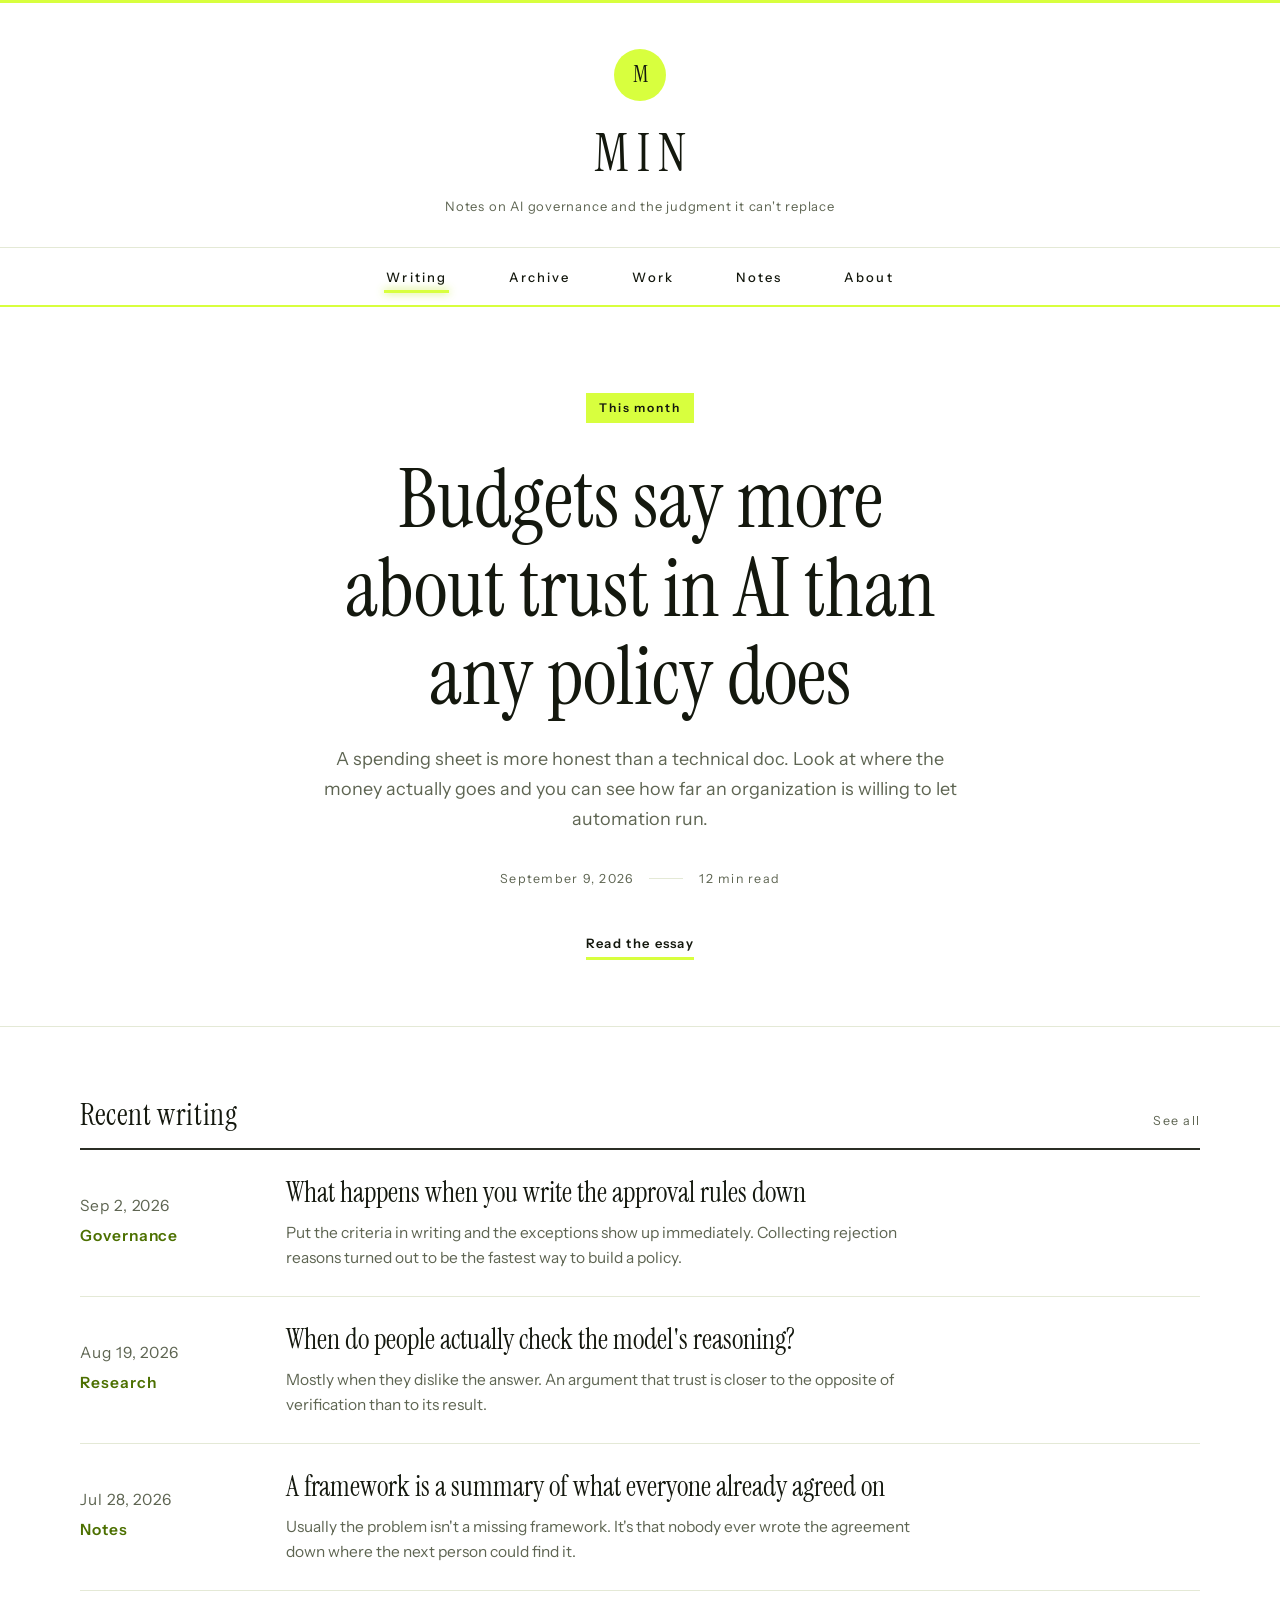
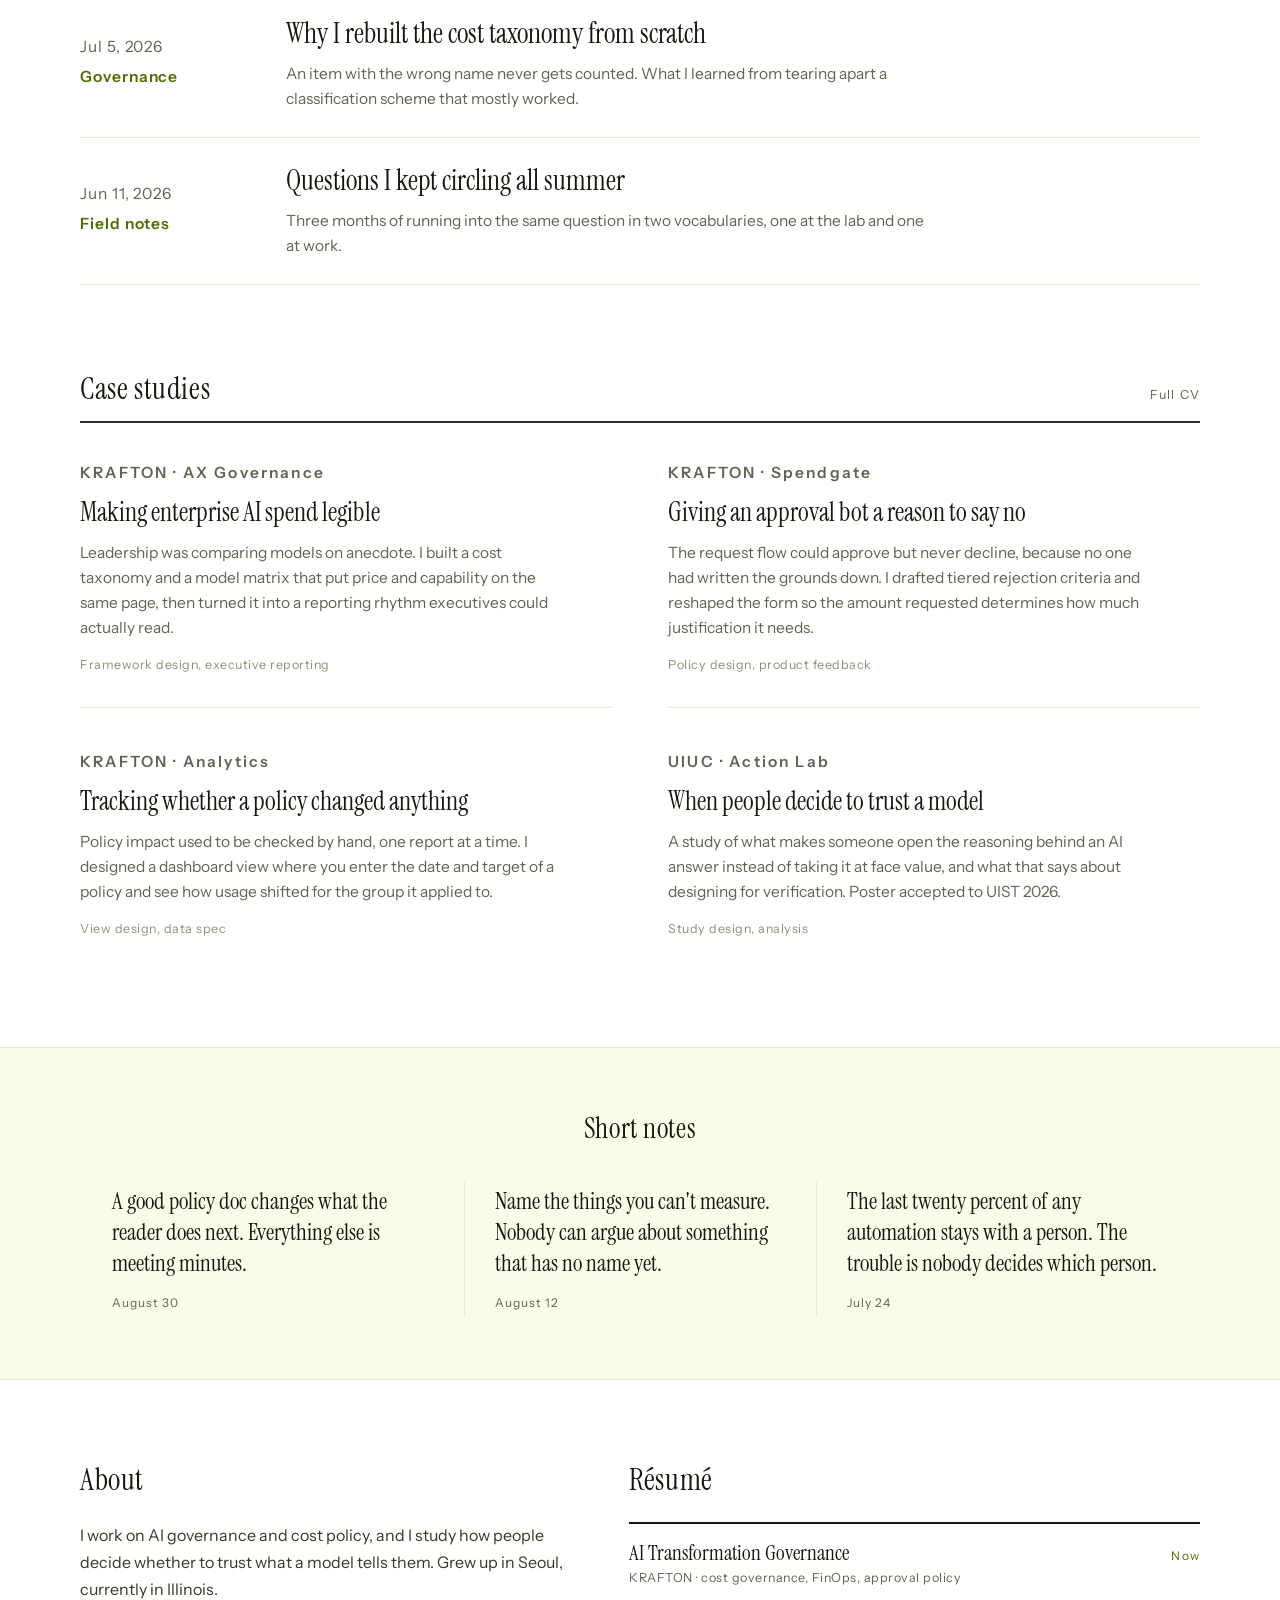
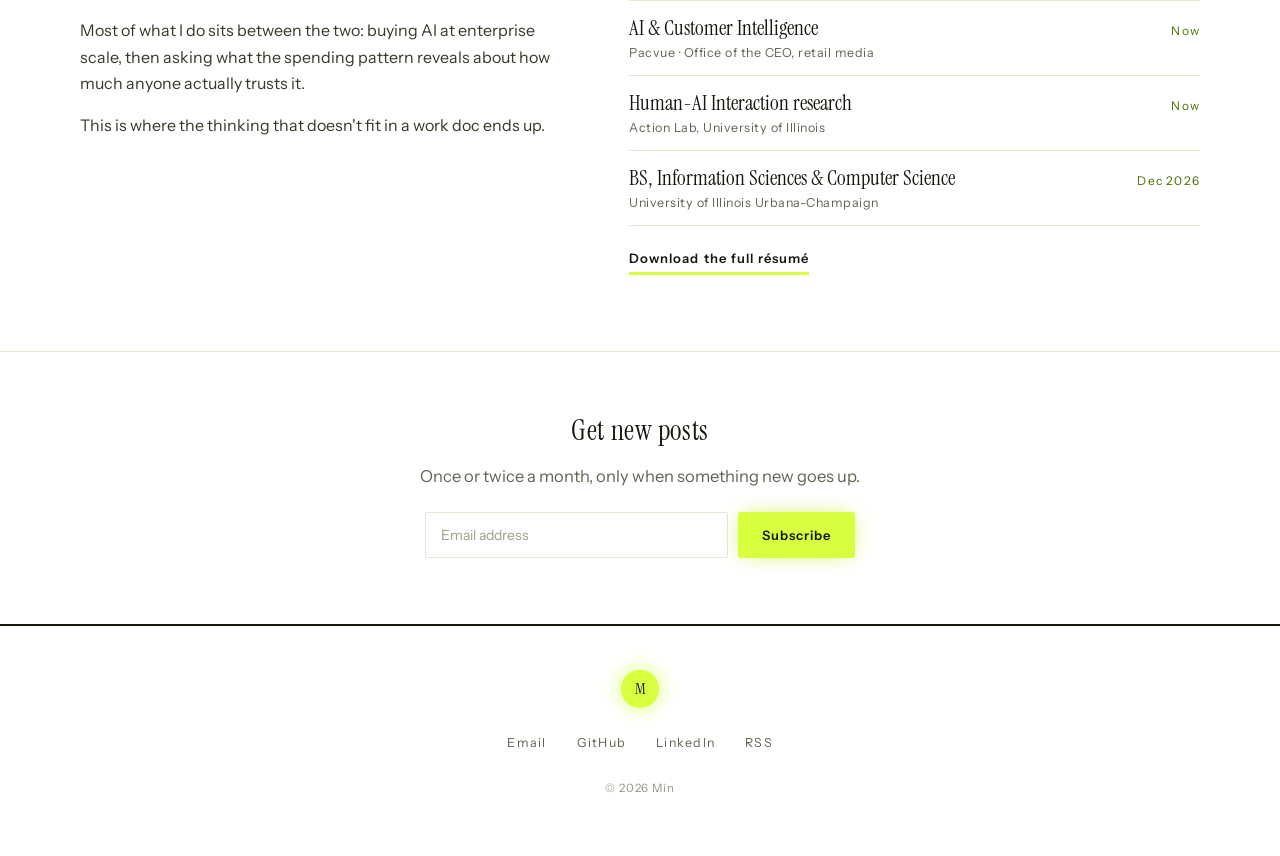
==== source-and-style/index.html @ acbaa7f1 "Completed Source and Style Assignment" ====
<!DOCTYPE html>
<html lang="en">

<head>
    <meta charset="utf-8">
    <meta name="viewport" content="width=device-width, initial-scale=1">
    <title>Min — Writing</title>
    <link rel="preconnect" href="https://fonts.googleapis.com">
    <link rel="preconnect" href="https://fonts.gstatic.com" crossorigin>
    <link
        href="https://fonts.googleapis.com/css2?family=Instrument+Serif:ital@0;1&family=Instrument+Sans:wght@400;500;600&display=swap"
        rel="stylesheet">
    <style>
        :root {
            --paper: #FFFFFF;
            --ink: #14180E;
            --ink-soft: #5E6552;
            --neon: #D8FF3E;
            --neon-deep: #B9E800;
            --accent: #4C7000;
            --rule: #E4E9D6;
            --wash: #F8FDE9;
            --serif: 'Instrument Serif', Georgia, serif;
            --sans: 'Instrument Sans', system-ui, -apple-system, sans-serif;
            --shell: 1120px;
        }

        * {
            box-sizing: border-box
        }

        html {
            -webkit-text-size-adjust: 100%
        }

        body {
            margin: 0;
            overflow-x: hidden;
            overflow-wrap: break-word;
            background: var(--paper);
            color: var(--ink);
            font-family: var(--sans);
            font-size: 16.5px;
            line-height: 1.62;
            font-weight: 400;
            -webkit-font-smoothing: antialiased;
        }

        a {
            color: inherit;
            text-decoration: none
        }

        :focus-visible {
            outline: 2px solid var(--accent);
            outline-offset: 3px;
            border-radius: 1px
        }

        .shell {
            max-width: var(--shell);
            margin: 0 auto;
            padding: 0 32px
        }

        /* ---------- neon bar ---------- */
        .beam {
            height: 3px;
            background: var(--neon);
            transform-origin: center;
            animation: beam-in 1.1s cubic-bezier(.22, 1, .36, 1) both;
        }

        @keyframes beam-in {
            from {
                transform: scaleX(0);
                opacity: 0
            }

            to {
                transform: scaleX(1);
                opacity: 1
            }
        }

        /* ---------- masthead ---------- */
        .masthead {
            padding: 46px 0 0;
            text-align: center
        }

        .seal {
            width: 52px;
            height: 52px;
            margin: 0 auto 24px;
            background: var(--neon);
            border-radius: 50%;
            display: grid;
            place-items: center;
        }

        .seal span {
            font-family: var(--serif);
            font-size: 23px;
            line-height: 1;
            color: var(--ink);
            padding-bottom: 2px;
        }

        .wordmark {
            margin: 0;
            font-family: var(--serif);
            font-weight: 400;
            font-size: clamp(36px, 5.2vw, 52px);
            letter-spacing: .15em;
            text-indent: .15em;
            line-height: 1.1;
        }

        .tagline {
            margin: 14px auto 0;
            max-width: 56ch;
            font-family: var(--sans);
            font-size: 13px;
            font-weight: 400;
            letter-spacing: .06em;
            color: var(--ink-soft);
        }

        .nav {
            margin-top: 30px;
            border-top: 1px solid var(--rule)
        }

        .nav ul {
            display: flex;
            justify-content: center;
            gap: clamp(22px, 5vw, 58px);
            margin: 0;
            padding: 15px 0;
            list-style: none;
            flex-wrap: wrap
        }

        .nav a {
            font-family: var(--sans);
            font-size: 13px;
            font-weight: 500;
            letter-spacing: .16em;
            color: var(--ink);
            padding: 4px 2px;
            position: relative;
        }

        .nav a::after {
            content: "";
            position: absolute;
            left: 0;
            right: 0;
            bottom: -4px;
            height: 3px;
            background: var(--neon);
            box-shadow: 0 0 8px rgba(185, 232, 0, .8);
            transform: scaleX(0);
            transition: transform .25s ease;
        }

        .nav a:hover::after,
        .nav a[aria-current]::after {
            transform: scaleX(1)
        }

        .nav-rule {
            height: 2px;
            background: var(--neon)
        }

        /* ---------- hero ---------- */
        .hero {
            padding: 74px 0 66px;
            text-align: center;
            border-bottom: 1px solid var(--rule)
        }

        .hero-kind {
            display: inline-block;
            padding: 5px 13px 6px;
            font-family: var(--sans);
            font-size: 12px;
            letter-spacing: .16em;
            font-weight: 600;
            background: var(--neon);
            color: var(--ink);
        }

        .hero h1 {
            margin: 20px auto 0;
            max-width: 17ch;
            font-family: var(--serif);
            font-weight: 400;
            font-size: clamp(42px, 7.6vw, 82px);
            line-height: 1.08;
            letter-spacing: 0;
        }

        .hero-deck {
            margin: 24px auto 0;
            max-width: 54ch;
            font-size: 18px;
            color: var(--ink-soft);
            line-height: 1.66;
        }

        .hero-meta {
            margin-top: 34px;
            display: inline-flex;
            align-items: center;
            gap: 16px;
            font-family: var(--sans);
            font-size: 12.5px;
            letter-spacing: .1em;
            color: var(--ink-soft);
        }

        .hero-meta i {
            display: block;
            width: 34px;
            height: 1px;
            background: var(--rule);
            font-style: normal
        }

        .hero-link {
            display: block;
            width: max-content;
            margin: 32px auto 0;
            font-family: var(--sans);
            font-size: 13px;
            font-weight: 600;
            letter-spacing: .1em;
            color: var(--ink);
            border-bottom: 3px solid var(--neon);
            padding-bottom: 3px;
            transition: box-shadow .2s ease;
        }

        .hero-link:hover {
            box-shadow: inset 0 -13px 0 var(--neon)
        }

        /* ---------- index ---------- */
        .index {
            padding: 64px 0 10px
        }

        .index-head {
            display: flex;
            align-items: baseline;
            justify-content: space-between;
            gap: 20px;
            margin-bottom: 8px
        }

        .index-head h2 {
            margin: 0;
            font-family: var(--serif);
            font-weight: 400;
            font-size: 30px;
            letter-spacing: .02em;
        }

        .index-head a {
            font-family: var(--sans);
            font-size: 12.5px;
            letter-spacing: .1em;
            color: var(--ink-soft)
        }

        .index-head a:hover {
            color: var(--accent)
        }

        .index-rule {
            height: 2px;
            background: var(--ink);
            opacity: .9
        }

        .entry {
            display: grid;
            grid-template-columns: 172px 1fr;
            gap: 34px;
            padding: 26px 0;
            border-bottom: 1px solid var(--rule);
            position: relative;
        }

        .entry-meta {
            font-family: var(--sans);
            font-size: 12.5px;
            letter-spacing: .06em;
            color: var(--ink-soft);
            padding-top: 8px
        }

        .entry-cat {
            display: block;
            color: var(--accent);
            font-weight: 600;
            margin-top: 5px
        }

        .entry h3 {
            margin: 0;
            font-family: var(--serif);
            font-weight: 400;
            font-size: 28px;
            line-height: 1.24
        }

        .entry h3 a {
            background-image: linear-gradient(var(--neon), var(--neon));
            background-size: 0% 32%;
            background-repeat: no-repeat;
            background-position: 0 88%;
            transition: background-size .35s ease;
            padding-bottom: 2px
        }

        .entry:hover h3 a,
        .entry h3 a:focus-visible {
            background-size: 100% 1.5px
        }

        .entry p {
            margin: 9px 0 0;
            color: var(--ink-soft);
            font-size: 15.5px;
            line-height: 1.62;
            max-width: 64ch
        }

        /* ---------- case studies ---------- */
        .cases {
            padding: 70px 0 4px
        }

        .case-grid {
            display: grid;
            grid-template-columns: 1fr 1fr;
            gap: 0 56px
        }

        .case {
            padding: 30px 0 32px;
            border-top: 1px solid var(--rule)
        }

        .case:nth-child(-n+2) {
            border-top: 0;
            padding-top: 26px
        }

        .case-org {
            font-family: var(--sans);
            font-size: 12px;
            font-weight: 600;
            letter-spacing: .14em;
            color: var(--accent)
        }

        .case h3 {
            margin: 11px 0 0;
            font-family: var(--serif);
            font-weight: 400;
            font-size: 26px;
            line-height: 1.24
        }

        .case p {
            margin: 11px 0 0;
            color: var(--ink-soft);
            font-size: 15.5px;
            line-height: 1.62;
            max-width: 48ch
        }

        .case .role {
            margin-top: 15px;
            font-family: var(--sans);
            font-size: 12.5px;
            letter-spacing: .04em;
            color: #8A9179
        }

        /* ---------- resume ---------- */
        .cv {
            border-top: 2px solid var(--ink);
            padding-top: 2px
        }

        .cv-row {
            display: flex;
            justify-content: space-between;
            align-items: baseline;
            gap: 20px;
            padding: 14px 0;
            border-bottom: 1px solid var(--rule)
        }

        .cv-role {
            font-family: var(--serif);
            font-size: 21px;
            line-height: 1.28
        }

        .cv-org {
            display: block;
            margin-top: 3px;
            font-family: var(--sans);
            font-size: 12.5px;
            letter-spacing: .04em;
            color: var(--ink-soft)
        }

        .cv-when {
            font-family: var(--sans);
            font-size: 12px;
            letter-spacing: .1em;
            color: var(--accent);
            white-space: nowrap
        }

        .cv-link {
            display: inline-block;
            margin-top: 22px;
            font-family: var(--sans);
            font-size: 13px;
            font-weight: 600;
            letter-spacing: .08em;
            color: var(--ink);
            border-bottom: 3px solid var(--neon);
            padding-bottom: 3px;
            transition: box-shadow .2s ease;
        }

        .cv-link:hover {
            box-shadow: inset 0 -13px 0 var(--neon)
        }

        /* ---------- notes band ---------- */
        .notes {
            margin-top: 72px;
            padding: 58px 0 62px;
            background: var(--wash);
            border-top: 1px solid var(--rule);
            border-bottom: 1px solid var(--rule);
        }

        .notes h2 {
            margin: 0 0 30px;
            text-align: center;
            font-family: var(--serif);
            font-weight: 400;
            font-size: 28px;
            letter-spacing: .02em;
        }

        .note-grid {
            display: grid;
            grid-template-columns: repeat(3, 1fr);
            gap: 0
        }

        .note {
            padding: 4px 30px;
            border-left: 1px solid var(--rule)
        }

        .note:first-child {
            border-left: 0;
            padding-left: 0
        }

        .note:last-child {
            padding-right: 0
        }

        .note blockquote {
            margin: 0;
            font-family: var(--serif);
            font-size: 23px;
            line-height: 1.36
        }

        .note cite {
            display: block;
            margin-top: 14px;
            font-style: normal;
            font-family: var(--sans);
            font-size: 12px;
            letter-spacing: .08em;
            color: var(--ink-soft);
        }

        /* ---------- about ---------- */
        .about {
            padding: 76px 0;
            display: grid;
            grid-template-columns: .85fr 1fr;
            gap: 64px;
            align-items: start
        }

        .about h2 {
            margin: 0 0 18px;
            font-family: var(--serif);
            font-weight: 400;
            font-size: 30px;
            letter-spacing: .02em
        }

        .about p {
            margin: 0 0 15px;
            max-width: 48ch;
            font-size: 16px;
            line-height: 1.66;
            color: #333A28
        }

        .subscribe {
            border-top: 1px solid var(--rule);
            padding: 56px 0 66px;
            text-align: center
        }

        .subscribe h2 {
            margin: 0 0 10px;
            font-family: var(--serif);
            font-weight: 400;
            font-size: 28px;
            letter-spacing: .02em
        }

        .subscribe p {
            margin: 0;
            color: var(--ink-soft);
            font-size: 16.5px
        }

        .sub-row {
            display: flex;
            gap: 10px;
            margin: 22px auto 0;
            max-width: 430px;
            flex-wrap: wrap
        }

        .sub-row input {
            flex: 1 1 220px;
            min-width: 0;
            padding: 13px 15px;
            border: 1px solid var(--rule);
            background: #fff;
            border-radius: 2px;
            font-family: var(--sans);
            font-size: 14px;
            color: var(--ink);
        }

        .sub-row input::placeholder {
            color: #9AA187
        }

        .sub-row input:focus {
            outline: none;
            border-color: var(--accent);
            box-shadow: 0 0 0 3px rgba(216, 255, 62, .55)
        }

        .sub-row button {
            padding: 13px 24px;
            border: 0;
            border-radius: 2px;
            cursor: pointer;
            background: var(--neon);
            color: var(--ink);
            font-family: var(--sans);
            font-size: 13px;
            font-weight: 600;
            letter-spacing: .08em;
            box-shadow: 0 0 22px -6px rgba(185, 232, 0, .85);
            transition: background .2s ease, box-shadow .2s ease;
        }

        .sub-row button:hover {
            background: var(--neon-deep);
            box-shadow: 0 0 30px -4px rgba(185, 232, 0, 1)
        }

        /* ---------- footer ---------- */
        .foot {
            border-top: 2px solid var(--ink);
            padding: 44px 0 56px;
            text-align: center
        }

        .foot-seal {
            width: 38px;
            height: 38px;
            margin: 0 auto 20px;
            background: var(--neon);
            border: 0;
            border-radius: 50%;
            display: grid;
            place-items: center;
            font-family: var(--serif);
            color: var(--ink);
            font-size: 16px;
            box-shadow: 0 0 20px rgba(216, 255, 62, .8);
        }

        .foot ul {
            display: flex;
            justify-content: center;
            gap: 30px;
            list-style: none;
            margin: 0 0 18px;
            padding: 0;
            flex-wrap: wrap
        }

        .foot a {
            font-family: var(--sans);
            font-size: 12.5px;
            letter-spacing: .1em;
            color: var(--ink-soft)
        }

        .foot a:hover {
            color: var(--accent)
        }

        .foot small {
            font-family: var(--sans);
            font-size: 11.5px;
            letter-spacing: .08em;
            color: #8F9680
        }

        /* ---------- responsive ---------- */
        @media (max-width:820px) {
            .shell {
                padding: 0 22px
            }

            .entry {
                grid-template-columns: 1fr;
                gap: 10px
            }

            .entry-meta {
                padding-top: 0;
                display: flex;
                gap: 12px;
                align-items: center
            }

            .entry-cat {
                margin-top: 0
            }

            .note-grid {
                grid-template-columns: 1fr
            }

            .note {
                border-left: 0;
                border-top: 1px solid var(--rule);
                padding: 22px 0 0;
                margin-top: 22px
            }

            .note:first-child {
                border-top: 0;
                margin-top: 0;
                padding-top: 0
            }

            .about {
                grid-template-columns: 1fr;
                gap: 44px;
                padding: 58px 0
            }

            .case-grid {
                grid-template-columns: 1fr
            }

            .case:nth-child(2) {
                border-top: 1px solid var(--rule);
                padding-top: 30px
            }

            .cv-row {
                flex-direction: column;
                gap: 4px
            }

            .hero {
                padding: 56px 0 50px
            }
        }

        @media (prefers-reduced-motion:reduce) {
            * {
                animation: none !important;
                transition: none !important
            }
        }
    </style>
</head>

<body>

    <div class="beam"></div>

    <header class="masthead">
        <div class="shell">
            <div class="seal"><span>M</span></div>
            <h1 class="wordmark">MIN</h1>
            <p class="tagline">Notes on AI governance and the judgment it can't replace</p>
        </div>
        <nav class="nav" aria-label="Main">
            <ul>
                <li><a href="#" aria-current="page">Writing</a></li>
                <li><a href="#index">Archive</a></li>
                <li><a href="#work">Work</a></li>
                <li><a href="#notes">Notes</a></li>
                <li><a href="#about">About</a></li>
            </ul>
        </nav>
        <div class="nav-rule"></div>
    </header>

    <main>

        <section class="hero">
            <div class="shell">
                <p class="hero-kind">This month</p>
                <h1>Budgets say more about trust in AI than any policy does</h1>
                <p class="hero-deck">A spending sheet is more honest than a technical doc. Look at where the money
                    actually goes and you can see how far an organization is willing to let automation run.</p>
                <p class="hero-meta">September 9, 2026 <i></i> 12 min read</p>
                <a class="hero-link" href="#">Read the essay</a>
            </div>
        </section>

        <section class="index shell" id="index">
            <div class="index-head">
                <h2>Recent writing</h2>
                <a href="#">See all</a>
            </div>
            <div class="index-rule"></div>

            <article class="entry">
                <p class="entry-meta">Sep 2, 2026<span class="entry-cat">Governance</span></p>
                <div>
                    <h3><a href="#">What happens when you write the approval rules down</a></h3>
                    <p>Put the criteria in writing and the exceptions show up immediately. Collecting rejection reasons
                        turned out to be the fastest way to build a policy.</p>
                </div>
            </article>

            <article class="entry">
                <p class="entry-meta">Aug 19, 2026<span class="entry-cat">Research</span></p>
                <div>
                    <h3><a href="#">When do people actually check the model's reasoning?</a></h3>
                    <p>Mostly when they dislike the answer. An argument that trust is closer to the opposite of
                        verification than to its result.</p>
                </div>
            </article>

            <article class="entry">
                <p class="entry-meta">Jul 28, 2026<span class="entry-cat">Notes</span></p>
                <div>
                    <h3><a href="#">A framework is a summary of what everyone already agreed on</a></h3>
                    <p>Usually the problem isn't a missing framework. It's that nobody ever wrote the agreement down
                        where the next person could find it.</p>
                </div>
            </article>

            <article class="entry">
                <p class="entry-meta">Jul 5, 2026<span class="entry-cat">Governance</span></p>
                <div>
                    <h3><a href="#">Why I rebuilt the cost taxonomy from scratch</a></h3>
                    <p>An item with the wrong name never gets counted. What I learned from tearing apart a
                        classification scheme that mostly worked.</p>
                </div>
            </article>

            <article class="entry">
                <p class="entry-meta">Jun 11, 2026<span class="entry-cat">Field notes</span></p>
                <div>
                    <h3><a href="#">Questions I kept circling all summer</a></h3>
                    <p>Three months of running into the same question in two vocabularies, one at the lab and one at
                        work.</p>
                </div>
            </article>
        </section>


        <section class="cases shell" id="work">
            <div class="index-head">
                <h2>Case studies</h2>
                <a href="#">Full CV</a>
            </div>
            <div class="index-rule"></div>
            <div class="case-grid">

                <article class="case">
                    <p class="case-org">KRAFTON &middot; AX Governance</p>
                    <h3>Making enterprise AI spend legible</h3>
                    <p>Leadership was comparing models on anecdote. I built a cost taxonomy and a model matrix that put
                        price and capability on the same page, then turned it into a reporting rhythm executives could
                        actually read.</p>
                    <p class="role">Framework design, executive reporting</p>
                </article>

                <article class="case">
                    <p class="case-org">KRAFTON &middot; Spendgate</p>
                    <h3>Giving an approval bot a reason to say no</h3>
                    <p>The request flow could approve but never decline, because no one had written the grounds down. I
                        drafted tiered rejection criteria and reshaped the form so the amount requested determines how
                        much justification it needs.</p>
                    <p class="role">Policy design, product feedback</p>
                </article>

                <article class="case">
                    <p class="case-org">KRAFTON &middot; Analytics</p>
                    <h3>Tracking whether a policy changed anything</h3>
                    <p>Policy impact used to be checked by hand, one report at a time. I designed a dashboard view where
                        you enter the date and target of a policy and see how usage shifted for the group it applied to.
                    </p>
                    <p class="role">View design, data spec</p>
                </article>

                <article class="case">
                    <p class="case-org">UIUC &middot; Action Lab</p>
                    <h3>When people decide to trust a model</h3>
                    <p>A study of what makes someone open the reasoning behind an AI answer instead of taking it at face
                        value, and what that says about designing for verification. Poster accepted to UIST 2026.</p>
                    <p class="role">Study design, analysis</p>
                </article>

            </div>
        </section>

        <section class="notes" id="notes">
            <div class="shell">
                <h2>Short notes</h2>
                <div class="note-grid">
                    <div class="note">
                        <blockquote>A good policy doc changes what the reader does next. Everything else is meeting
                            minutes.</blockquote>
                        <cite>August 30</cite>
                    </div>
                    <div class="note">
                        <blockquote>Name the things you can't measure. Nobody can argue about something that has no name
                            yet.</blockquote>
                        <cite>August 12</cite>
                    </div>
                    <div class="note">
                        <blockquote>The last twenty percent of any automation stays with a person. The trouble is nobody
                            decides which person.</blockquote>
                        <cite>July 24</cite>
                    </div>
                </div>
            </div>
        </section>

        <section class="about shell" id="about">
            <div>
                <h2>About</h2>
                <p>I work on AI governance and cost policy, and I study how people decide whether to trust what a model
                    tells them. Grew up in Seoul, currently in Illinois.</p>
                <p>Most of what I do sits between the two: buying AI at enterprise scale, then asking what the spending
                    pattern reveals about how much anyone actually trusts it.</p>
                <p>This is where the thinking that doesn't fit in a work doc ends up.</p>
            </div>
            <div>
                <h2>Résumé</h2>
                <div class="cv">
                    <div class="cv-row">
                        <span class="cv-role">AI Transformation Governance
                            <span class="cv-org">KRAFTON &middot; cost governance, FinOps, approval policy</span>
                        </span>
                        <span class="cv-when">Now</span>
                    </div>
                    <div class="cv-row">
                        <span class="cv-role">AI &amp; Customer Intelligence
                            <span class="cv-org">Pacvue &middot; Office of the CEO, retail media</span>
                        </span>
                        <span class="cv-when">Now</span>
                    </div>
                    <div class="cv-row">
                        <span class="cv-role">Human-AI Interaction research
                            <span class="cv-org">Action Lab, University of Illinois</span>
                        </span>
                        <span class="cv-when">Now</span>
                    </div>
                    <div class="cv-row">
                        <span class="cv-role">BS, Information Sciences &amp; Computer Science
                            <span class="cv-org">University of Illinois Urbana-Champaign</span>
                        </span>
                        <span class="cv-when">Dec 2026</span>
                    </div>
                </div>
                <a class="cv-link" href="#">Download the full résumé</a>
            </div>
        </section>

        <section class="subscribe">
            <div class="shell">
                <h2>Get new posts</h2>
                <p>Once or twice a month, only when something new goes up.</p>
                <div class="sub-row">
                    <input type="email" placeholder="Email address" aria-label="Email address">
                    <button type="button">Subscribe</button>
                </div>
            </div>
        </section>

    </main>

    <footer class="foot">
        <div class="shell">
            <div class="foot-seal">M</div>
            <ul>
                <li><a href="#">Email</a></li>
                <li><a href="#">GitHub</a></li>
                <li><a href="#">LinkedIn</a></li>
                <li><a href="#">RSS</a></li>
            </ul>
            <small>&copy; 2026 Min</small>
        </div>
    </footer>

</body>

</html>
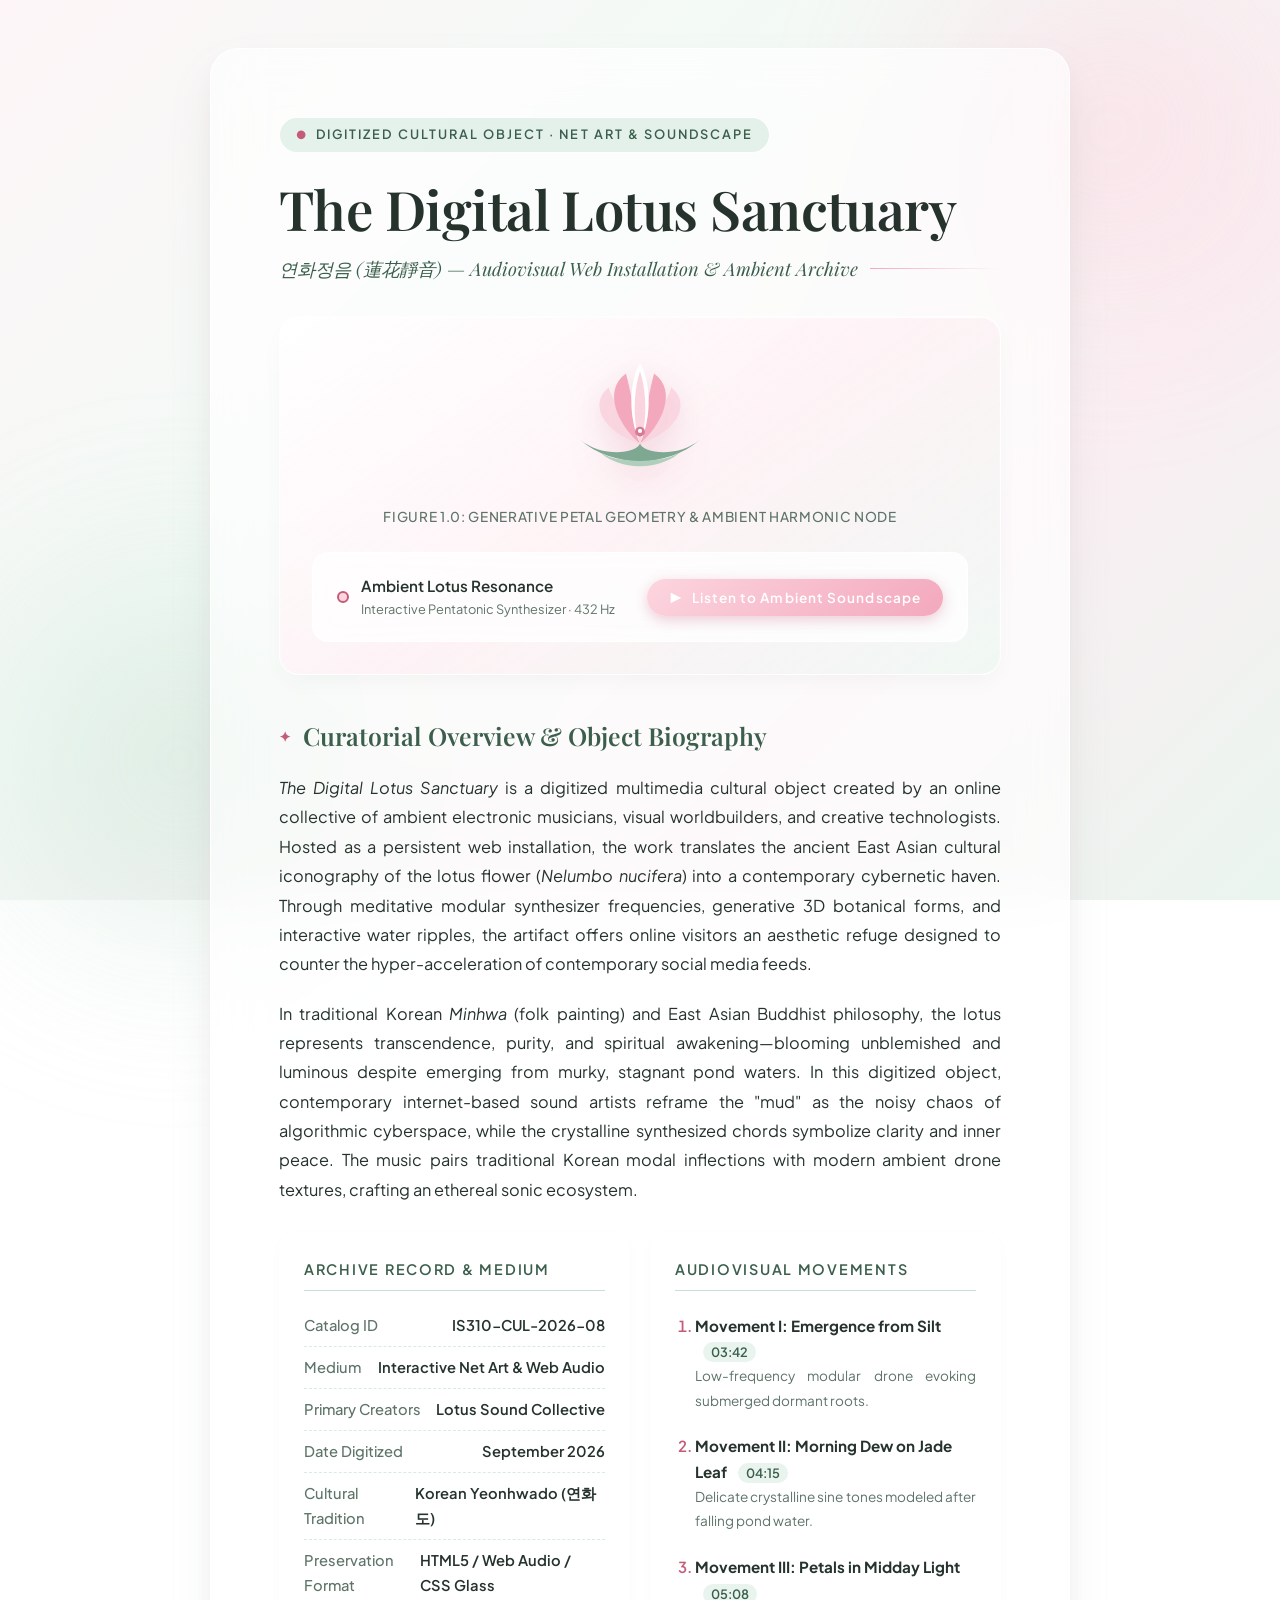
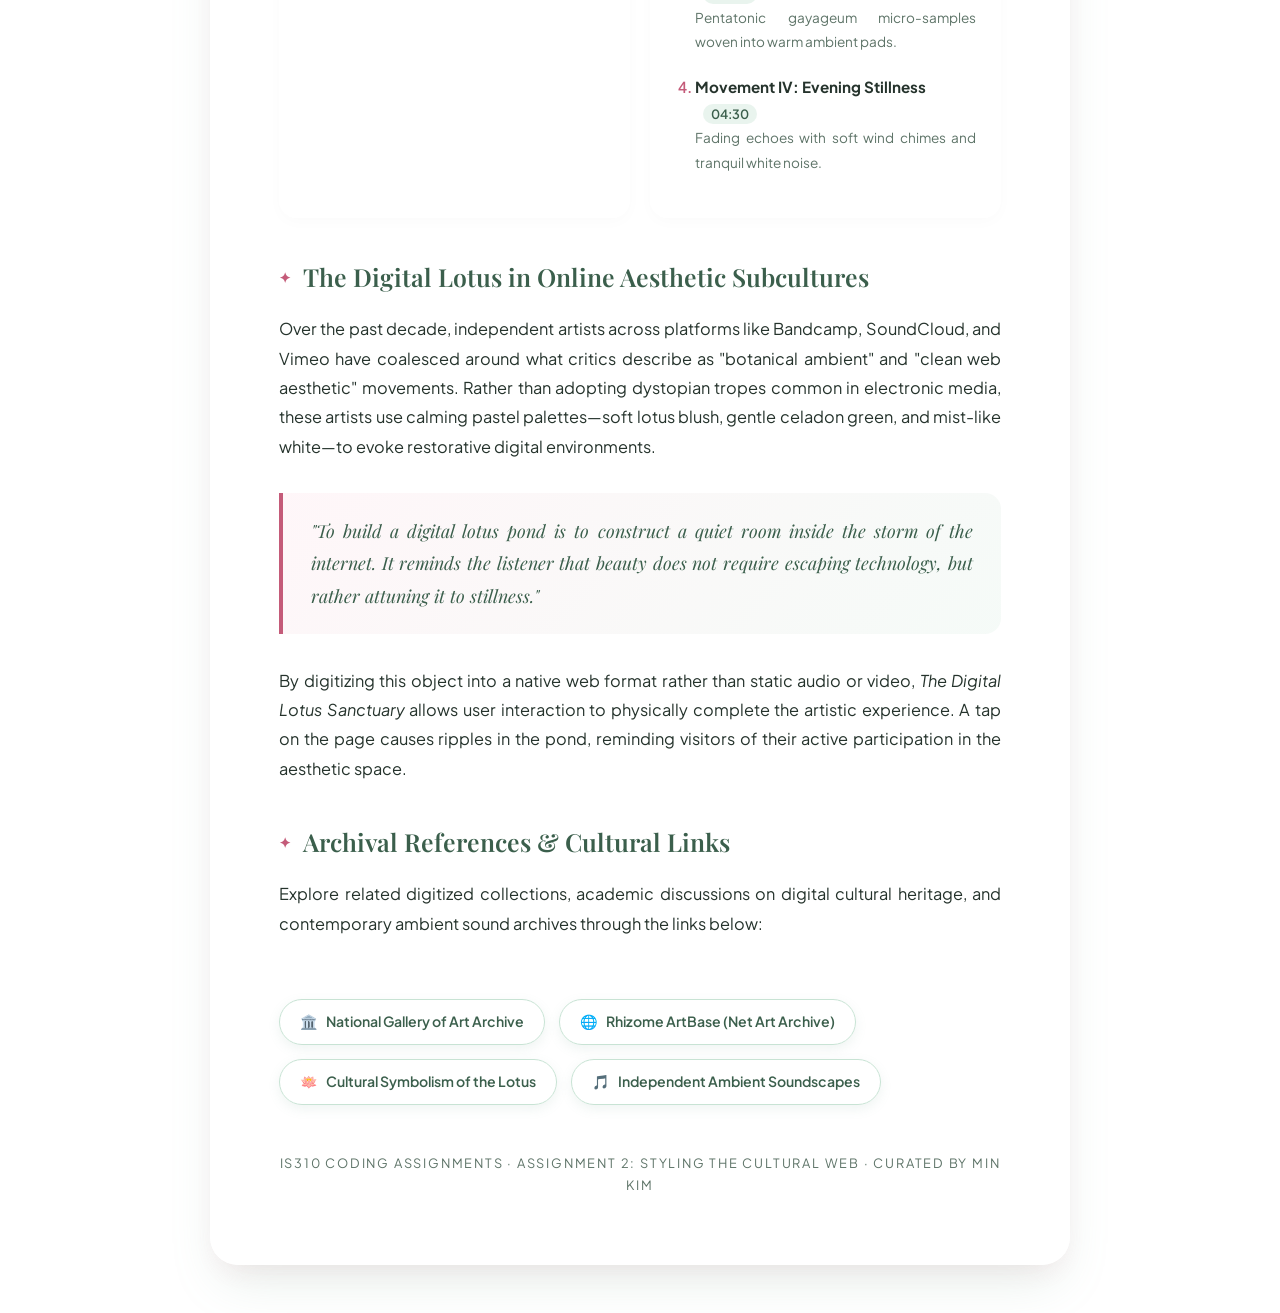
==== commit b17a2ccf: "." ====
--- a/source-and-style/index.html
+++ b/source-and-style/index.html
@@ -2,720 +2,527 @@
 <html lang="en">
 
 <head>
-    <meta charset="utf-8">
-    <meta name="viewport" content="width=device-width, initial-scale=1">
-    <title>Min — Writing</title>
+    <meta charset="UTF-8">
+    <meta name="viewport" content="width=device-width, initial-scale=1.0">
+    <title>The Digital Lotus Sanctuary — Digitized Cultural Object</title>
+    <!-- Google Fonts for editorial aesthetic -->
     <link rel="preconnect" href="https://fonts.googleapis.com">
     <link rel="preconnect" href="https://fonts.gstatic.com" crossorigin>
     <link
-        href="https://fonts.googleapis.com/css2?family=Instrument+Serif:ital@0;1&family=Instrument+Sans:wght@400;500;600&display=swap"
+        href="https://fonts.googleapis.com/css2?family=Playfair+Display:ital,wght@0,400;0,600;0,700;1,400&family=Plus+Jakarta+Sans:wght@300;400;500;600&display=swap"
         rel="stylesheet">
+
     <style>
         :root {
-            --paper: #FFFFFF;
-            --ink: #14180E;
-            --ink-soft: #5E6552;
-            --neon: #D8FF3E;
-            --neon-deep: #B9E800;
-            --accent: #4C7000;
-            --rule: #E4E9D6;
-            --wash: #F8FDE9;
-            --serif: 'Instrument Serif', Georgia, serif;
-            --sans: 'Instrument Sans', system-ui, -apple-system, sans-serif;
-            --shell: 1120px;
+            /* Palette: Lotus Greens, Lotus Pinks, and Pure Air Whites */
+            --lotus-pink-light: #fff0f3;
+            --lotus-pink-soft: #fcd5df;
+            --lotus-pink-mid: #f3a8bd;
+            --lotus-pink-deep: #c45b79;
+
+            --lotus-green-mist: #eef7f2;
+            --lotus-green-soft: #c8e3d4;
+            --lotus-green-leaf: #7ea891;
+            --lotus-green-deep: #3b5f4c;
+
+            --pure-white: #ffffff;
+            --text-charcoal: #25332c;
+            --text-muted: #5e7468;
+
+            /* Glassmorphism Tokens */
+            --glass-bg: rgba(255, 255, 255, 0.65);
+            --glass-card: rgba(255, 255, 255, 0.78);
+            --glass-border: rgba(255, 255, 255, 0.85);
+            --glass-inner-glow: inset 0 1px 1px rgba(255, 255, 255, 0.95);
+            --glass-shadow: 0 24px 50px -12px rgba(126, 168, 145, 0.22),
+                0 12px 24px -8px rgba(243, 168, 189, 0.18);
+
+            --serif: 'Playfair Display', Georgia, serif;
+            --sans: 'Plus Jakarta Sans', system-ui, -apple-system, sans-serif;
         }
 
         * {
-            box-sizing: border-box
-        }
-
-        html {
-            -webkit-text-size-adjust: 100%
+            box-sizing: border-box;
+            margin: 0;
+            padding: 0;
         }
 
         body {
-            margin: 0;
-            overflow-x: hidden;
-            overflow-wrap: break-word;
-            background: var(--paper);
-            color: var(--ink);
             font-family: var(--sans);
-            font-size: 16.5px;
-            line-height: 1.62;
-            font-weight: 400;
-            -webkit-font-smoothing: antialiased;
-        }
-
-        a {
-            color: inherit;
-            text-decoration: none
-        }
-
-        :focus-visible {
-            outline: 2px solid var(--accent);
-            outline-offset: 3px;
-            border-radius: 1px
-        }
-
-        .shell {
-            max-width: var(--shell);
-            margin: 0 auto;
-            padding: 0 32px
-        }
-
-        /* ---------- neon bar ---------- */
-        .beam {
-            height: 3px;
-            background: var(--neon);
-            transform-origin: center;
-            animation: beam-in 1.1s cubic-bezier(.22, 1, .36, 1) both;
-        }
-
-        @keyframes beam-in {
-            from {
-                transform: scaleX(0);
-                opacity: 0
-            }
-
-            to {
-                transform: scaleX(1);
-                opacity: 1
-            }
-        }
-
-        /* ---------- masthead ---------- */
-        .masthead {
-            padding: 46px 0 0;
-            text-align: center
-        }
-
-        .seal {
-            width: 52px;
-            height: 52px;
-            margin: 0 auto 24px;
-            background: var(--neon);
-            border-radius: 50%;
-            display: grid;
-            place-items: center;
-        }
-
-        .seal span {
-            font-family: var(--serif);
-            font-size: 23px;
-            line-height: 1;
-            color: var(--ink);
-            padding-bottom: 2px;
-        }
-
-        .wordmark {
-            margin: 0;
-            font-family: var(--serif);
-            font-weight: 400;
-            font-size: clamp(36px, 5.2vw, 52px);
-            letter-spacing: .15em;
-            text-indent: .15em;
-            line-height: 1.1;
-        }
-
-        .tagline {
-            margin: 14px auto 0;
-            max-width: 56ch;
-            font-family: var(--sans);
-            font-size: 13px;
-            font-weight: 400;
-            letter-spacing: .06em;
-            color: var(--ink-soft);
-        }
-
-        .nav {
-            margin-top: 30px;
-            border-top: 1px solid var(--rule)
-        }
-
-        .nav ul {
+            color: var(--text-charcoal);
+            background: linear-gradient(135deg,
+                    #fdf5f7 0%,
+                    #f3faf6 35%,
+                    #faeef2 70%,
+                    #eaf5ef 100%);
+            background-attachment: fixed;
+            min-height: 100vh;
             display: flex;
             justify-content: center;
-            gap: clamp(22px, 5vw, 58px);
-            margin: 0;
-            padding: 15px 0;
-            list-style: none;
-            flex-wrap: wrap
-        }
-
-        .nav a {
-            font-family: var(--sans);
-            font-size: 13px;
-            font-weight: 500;
-            letter-spacing: .16em;
-            color: var(--ink);
-            padding: 4px 2px;
+            align-items: flex-start;
+            padding: 48px 20px;
             position: relative;
-        }
-
-        .nav a::after {
-            content: "";
-            position: absolute;
-            left: 0;
-            right: 0;
-            bottom: -4px;
-            height: 3px;
-            background: var(--neon);
-            box-shadow: 0 0 8px rgba(185, 232, 0, .8);
-            transform: scaleX(0);
-            transition: transform .25s ease;
-        }
-
-        .nav a:hover::after,
-        .nav a[aria-current]::after {
-            transform: scaleX(1)
-        }
-
-        .nav-rule {
-            height: 2px;
-            background: var(--neon)
-        }
-
-        /* ---------- hero ---------- */
-        .hero {
-            padding: 74px 0 66px;
-            text-align: center;
-            border-bottom: 1px solid var(--rule)
-        }
-
-        .hero-kind {
-            display: inline-block;
-            padding: 5px 13px 6px;
-            font-family: var(--sans);
-            font-size: 12px;
-            letter-spacing: .16em;
-            font-weight: 600;
-            background: var(--neon);
-            color: var(--ink);
-        }
-
-        .hero h1 {
-            margin: 20px auto 0;
-            max-width: 17ch;
-            font-family: var(--serif);
-            font-weight: 400;
-            font-size: clamp(42px, 7.6vw, 82px);
-            line-height: 1.08;
-            letter-spacing: 0;
-        }
-
-        .hero-deck {
-            margin: 24px auto 0;
-            max-width: 54ch;
-            font-size: 18px;
-            color: var(--ink-soft);
-            line-height: 1.66;
-        }
-
-        .hero-meta {
-            margin-top: 34px;
+            overflow-x: hidden;
+            line-height: 1.7;
+        }
+
+        /* Ambient floating gradient orbs in background */
+        .ambient-orb {
+            position: fixed;
+            border-radius: 50%;
+            filter: blur(80px);
+            z-index: 0;
+            pointer-events: none;
+            opacity: 0.65;
+            animation: floatOrb 18s ease-in-out infinite alternate;
+        }
+
+        .orb-pink {
+            width: 460px;
+            height: 460px;
+            background: radial-gradient(circle, var(--lotus-pink-soft) 0%, rgba(252, 213, 223, 0) 70%);
+            top: -100px;
+            right: -60px;
+        }
+
+        .orb-green {
+            width: 520px;
+            height: 520px;
+            background: radial-gradient(circle, var(--lotus-green-soft) 0%, rgba(200, 227, 212, 0) 70%);
+            bottom: -120px;
+            left: -80px;
+            animation-duration: 22s;
+        }
+
+        @keyframes floatOrb {
+            0% {
+                transform: translate(0, 0) scale(1);
+            }
+
+            100% {
+                transform: translate(30px, 40px) scale(1.08);
+            }
+        }
+
+        /* Single Exhibition Paper Sheet */
+        .paper-sheet {
+            position: relative;
+            z-index: 1;
+            width: 100%;
+            max-width: 860px;
+            background: var(--glass-bg);
+            backdrop-filter: blur(24px);
+            -webkit-backdrop-filter: blur(24px);
+            border: 1px solid var(--glass-border);
+            box-shadow: var(--glass-shadow);
+            border-radius: 28px;
+            padding: clamp(32px, 6vw, 68px);
+            margin: 0 auto;
+            transition: box-shadow 0.3s ease;
+        }
+
+        .paper-sheet:hover {
+            box-shadow: 0 30px 60px -10px rgba(126, 168, 145, 0.28),
+                0 16px 30px -6px rgba(243, 168, 189, 0.22);
+        }
+
+        /* Top Header & Badges */
+        .curatorial-tag {
             display: inline-flex;
             align-items: center;
-            gap: 16px;
+            gap: 8px;
+            font-size: 0.8rem;
+            letter-spacing: 0.16em;
+            text-transform: uppercase;
+            font-weight: 600;
+            color: var(--lotus-green-deep);
+            background: rgba(200, 227, 212, 0.45);
+            padding: 6px 16px;
+            border-radius: 20px;
+            border: 1px solid rgba(255, 255, 255, 0.9);
+            margin-bottom: 24px;
+        }
+
+        .curatorial-tag::before {
+            content: "●";
+            color: var(--lotus-pink-deep);
+            font-size: 0.7rem;
+        }
+
+        h1 {
+            font-family: var(--serif);
+            font-size: clamp(2.3rem, 5vw, 3.4rem);
+            font-weight: 600;
+            line-height: 1.18;
+            color: var(--text-charcoal);
+            margin-bottom: 12px;
+            letter-spacing: -0.01em;
+        }
+
+        .subtitle {
+            font-size: 1.15rem;
+            color: var(--lotus-green-deep);
+            font-family: var(--serif);
+            font-style: italic;
+            margin-bottom: 32px;
+            display: flex;
+            align-items: center;
+            gap: 12px;
+        }
+
+        .subtitle::after {
+            content: "";
+            flex: 1;
+            height: 1px;
+            background: linear-gradient(to right, var(--lotus-pink-mid), transparent);
+        }
+
+        /* Artwork Visual Hero Showcase */
+        .artwork-frame {
+            background: linear-gradient(145deg,
+                    rgba(255, 255, 255, 0.9) 0%,
+                    rgba(254, 240, 244, 0.75) 50%,
+                    rgba(238, 247, 242, 0.85) 100%);
+            border: 1px solid var(--glass-border);
+            box-shadow: var(--glass-inner-glow), 0 10px 25px -5px rgba(0, 0, 0, 0.04);
+            border-radius: 20px;
+            padding: 32px;
+            margin-bottom: 40px;
+            text-align: center;
+            position: relative;
+            overflow: hidden;
+        }
+
+        .lotus-vector-art {
+            width: 140px;
+            height: 140px;
+            margin: 0 auto 16px;
+            display: block;
+            filter: drop-shadow(0 8px 16px rgba(196, 91, 121, 0.2));
+            animation: pulseGlow 6s ease-in-out infinite alternate;
+        }
+
+        @keyframes pulseGlow {
+            0% {
+                transform: scale(1);
+            }
+
+            100% {
+                transform: scale(1.05);
+            }
+        }
+
+        .artwork-caption {
+            font-size: 0.85rem;
+            color: var(--text-muted);
+            letter-spacing: 0.05em;
+            text-transform: uppercase;
+            font-weight: 500;
+        }
+
+        /* Interactive Sound Player Glass Console */
+        .audio-glass-panel {
+            background: var(--glass-card);
+            backdrop-filter: blur(12px);
+            border: 1px solid rgba(255, 255, 255, 0.9);
+            border-radius: 16px;
+            padding: 20px 24px;
+            margin-top: 24px;
+            display: flex;
+            align-items: center;
+            justify-content: space-between;
+            gap: 18px;
+            flex-wrap: wrap;
+        }
+
+        .sound-status {
+            display: flex;
+            align-items: center;
+            gap: 12px;
+        }
+
+        .sound-indicator {
+            width: 12px;
+            height: 12px;
+            border-radius: 50%;
+            background: var(--lotus-pink-soft);
+            border: 2px solid var(--lotus-pink-deep);
+            transition: all 0.3s ease;
+        }
+
+        .sound-indicator.playing {
+            background: var(--lotus-green-leaf);
+            border-color: var(--lotus-green-deep);
+            box-shadow: 0 0 12px var(--lotus-green-leaf);
+            animation: rippleIndicator 1.5s infinite ease-out;
+        }
+
+        @keyframes rippleIndicator {
+            0% {
+                transform: scale(0.9);
+            }
+
+            50% {
+                transform: scale(1.2);
+            }
+
+            100% {
+                transform: scale(0.9);
+            }
+        }
+
+        .sound-info-text {
+            text-align: left;
+        }
+
+        .sound-title {
+            font-size: 0.95rem;
+            font-weight: 600;
+            color: var(--text-charcoal);
+        }
+
+        .sound-desc {
+            font-size: 0.8rem;
+            color: var(--text-muted);
+        }
+
+        .audio-btn {
+            background: linear-gradient(135deg, var(--lotus-pink-soft) 0%, var(--lotus-pink-mid) 100%);
+            border: none;
+            color: var(--pure-white);
             font-family: var(--sans);
-            font-size: 12.5px;
-            letter-spacing: .1em;
-            color: var(--ink-soft);
-        }
-
-        .hero-meta i {
-            display: block;
-            width: 34px;
-            height: 1px;
-            background: var(--rule);
-            font-style: normal
-        }
-
-        .hero-link {
-            display: block;
-            width: max-content;
-            margin: 32px auto 0;
-            font-family: var(--sans);
-            font-size: 13px;
-            font-weight: 600;
-            letter-spacing: .1em;
-            color: var(--ink);
-            border-bottom: 3px solid var(--neon);
-            padding-bottom: 3px;
-            transition: box-shadow .2s ease;
-        }
-
-        .hero-link:hover {
-            box-shadow: inset 0 -13px 0 var(--neon)
-        }
-
-        /* ---------- index ---------- */
-        .index {
-            padding: 64px 0 10px
-        }
-
-        .index-head {
+            font-size: 0.85rem;
+            font-weight: 600;
+            letter-spacing: 0.08em;
+            padding: 10px 22px;
+            border-radius: 30px;
+            cursor: pointer;
+            box-shadow: 0 4px 14px rgba(196, 91, 121, 0.3);
+            transition: all 0.25s ease;
+            display: inline-flex;
+            align-items: center;
+            gap: 8px;
+        }
+
+        .audio-btn:hover {
+            transform: translateY(-2px);
+            box-shadow: 0 6px 18px rgba(196, 91, 121, 0.45);
+            background: linear-gradient(135deg, var(--lotus-pink-mid) 0%, var(--lotus-pink-deep) 100%);
+        }
+
+        /* Sections & Headings */
+        h2 {
+            font-family: var(--serif);
+            font-size: 1.55rem;
+            font-weight: 600;
+            color: var(--lotus-green-deep);
+            margin: 38px 0 16px;
             display: flex;
-            align-items: baseline;
-            justify-content: space-between;
+            align-items: center;
+            gap: 12px;
+        }
+
+        h2::before {
+            content: "✦";
+            font-size: 0.9rem;
+            color: var(--lotus-pink-deep);
+        }
+
+        p {
+            font-size: 1.02rem;
+            line-height: 1.8;
+            color: var(--text-charcoal);
+            margin-bottom: 20px;
+            text-align: justify;
+        }
+
+        /* Metadata & Details Grid */
+        .details-grid {
+            display: grid;
+            grid-template-columns: repeat(auto-fit, minmax(280px, 1fr));
             gap: 20px;
-            margin-bottom: 8px
-        }
-
-        .index-head h2 {
-            margin: 0;
-            font-family: var(--serif);
-            font-weight: 400;
-            font-size: 30px;
-            letter-spacing: .02em;
-        }
-
-        .index-head a {
-            font-family: var(--sans);
-            font-size: 12.5px;
-            letter-spacing: .1em;
-            color: var(--ink-soft)
-        }
-
-        .index-head a:hover {
-            color: var(--accent)
-        }
-
-        .index-rule {
-            height: 2px;
-            background: var(--ink);
-            opacity: .9
-        }
-
-        .entry {
-            display: grid;
-            grid-template-columns: 172px 1fr;
-            gap: 34px;
-            padding: 26px 0;
-            border-bottom: 1px solid var(--rule);
-            position: relative;
-        }
-
-        .entry-meta {
-            font-family: var(--sans);
-            font-size: 12.5px;
-            letter-spacing: .06em;
-            color: var(--ink-soft);
-            padding-top: 8px
-        }
-
-        .entry-cat {
-            display: block;
-            color: var(--accent);
-            font-weight: 600;
-            margin-top: 5px
-        }
-
-        .entry h3 {
-            margin: 0;
-            font-family: var(--serif);
-            font-weight: 400;
-            font-size: 28px;
-            line-height: 1.24
-        }
-
-        .entry h3 a {
-            background-image: linear-gradient(var(--neon), var(--neon));
-            background-size: 0% 32%;
-            background-repeat: no-repeat;
-            background-position: 0 88%;
-            transition: background-size .35s ease;
-            padding-bottom: 2px
-        }
-
-        .entry:hover h3 a,
-        .entry h3 a:focus-visible {
-            background-size: 100% 1.5px
-        }
-
-        .entry p {
-            margin: 9px 0 0;
-            color: var(--ink-soft);
-            font-size: 15.5px;
-            line-height: 1.62;
-            max-width: 64ch
-        }
-
-        /* ---------- case studies ---------- */
-        .cases {
-            padding: 70px 0 4px
-        }
-
-        .case-grid {
-            display: grid;
-            grid-template-columns: 1fr 1fr;
-            gap: 0 56px
-        }
-
-        .case {
-            padding: 30px 0 32px;
-            border-top: 1px solid var(--rule)
-        }
-
-        .case:nth-child(-n+2) {
-            border-top: 0;
-            padding-top: 26px
-        }
-
-        .case-org {
-            font-family: var(--sans);
-            font-size: 12px;
-            font-weight: 600;
-            letter-spacing: .14em;
-            color: var(--accent)
-        }
-
-        .case h3 {
-            margin: 11px 0 0;
-            font-family: var(--serif);
-            font-weight: 400;
-            font-size: 26px;
-            line-height: 1.24
-        }
-
-        .case p {
-            margin: 11px 0 0;
-            color: var(--ink-soft);
-            font-size: 15.5px;
-            line-height: 1.62;
-            max-width: 48ch
-        }
-
-        .case .role {
-            margin-top: 15px;
-            font-family: var(--sans);
-            font-size: 12.5px;
-            letter-spacing: .04em;
-            color: #8A9179
-        }
-
-        /* ---------- resume ---------- */
-        .cv {
-            border-top: 2px solid var(--ink);
-            padding-top: 2px
-        }
-
-        .cv-row {
+            margin: 28px 0;
+        }
+
+        .detail-box {
+            background: var(--glass-card);
+            border: 1px solid var(--glass-border);
+            border-radius: 18px;
+            padding: 24px;
+            box-shadow: 0 4px 15px rgba(0, 0, 0, 0.02);
+        }
+
+        .detail-box h3 {
+            font-size: 0.9rem;
+            letter-spacing: 0.12em;
+            text-transform: uppercase;
+            font-weight: 600;
+            color: var(--lotus-green-deep);
+            margin-bottom: 14px;
+            padding-bottom: 8px;
+            border-bottom: 1px solid var(--lotus-green-soft);
+        }
+
+        /* Required Lists (UL and OL) */
+        ul.spec-list {
+            list-style: none;
+        }
+
+        ul.spec-list li {
+            font-size: 0.92rem;
+            padding: 8px 0;
+            border-bottom: 1px dashed rgba(200, 227, 212, 0.7);
             display: flex;
             justify-content: space-between;
-            align-items: baseline;
-            gap: 20px;
-            padding: 14px 0;
-            border-bottom: 1px solid var(--rule)
-        }
-
-        .cv-role {
+        }
+
+        ul.spec-list li:last-child {
+            border-bottom: none;
+        }
+
+        ul.spec-list .label {
+            color: var(--text-muted);
+            font-weight: 500;
+        }
+
+        ul.spec-list .value {
+            color: var(--text-charcoal);
+            font-weight: 600;
+        }
+
+        ol.movement-list {
+            padding-left: 20px;
+            margin: 10px 0 10px;
+        }
+
+        ol.movement-list li {
+            padding: 8px 0;
+            font-size: 0.95rem;
+            color: var(--text-charcoal);
+        }
+
+        ol.movement-list li::marker {
+            color: var(--lotus-pink-deep);
+            font-weight: 600;
+        }
+
+        ol.movement-list .mov-duration {
+            font-size: 0.8rem;
+            color: var(--lotus-green-deep);
+            margin-left: 8px;
+            font-weight: 600;
+            background: rgba(200, 227, 212, 0.4);
+            padding: 2px 8px;
+            border-radius: 10px;
+        }
+
+        /* Quotes & Cultural Reflection */
+        .reflection-card {
+            background: linear-gradient(135deg, rgba(254, 240, 244, 0.6) 0%, rgba(238, 247, 242, 0.6) 100%);
+            border-left: 4px solid var(--lotus-pink-deep);
+            border-radius: 0 16px 16px 0;
+            padding: 22px 28px;
+            margin: 32px 0;
+        }
+
+        .reflection-card p {
             font-family: var(--serif);
-            font-size: 21px;
-            line-height: 1.28
-        }
-
-        .cv-org {
-            display: block;
-            margin-top: 3px;
-            font-family: var(--sans);
-            font-size: 12.5px;
-            letter-spacing: .04em;
-            color: var(--ink-soft)
-        }
-
-        .cv-when {
-            font-family: var(--sans);
-            font-size: 12px;
-            letter-spacing: .1em;
-            color: var(--accent);
-            white-space: nowrap
-        }
-
-        .cv-link {
-            display: inline-block;
-            margin-top: 22px;
-            font-family: var(--sans);
-            font-size: 13px;
-            font-weight: 600;
-            letter-spacing: .08em;
-            color: var(--ink);
-            border-bottom: 3px solid var(--neon);
-            padding-bottom: 3px;
-            transition: box-shadow .2s ease;
-        }
-
-        .cv-link:hover {
-            box-shadow: inset 0 -13px 0 var(--neon)
-        }
-
-        /* ---------- notes band ---------- */
-        .notes {
-            margin-top: 72px;
-            padding: 58px 0 62px;
-            background: var(--wash);
-            border-top: 1px solid var(--rule);
-            border-bottom: 1px solid var(--rule);
-        }
-
-        .notes h2 {
-            margin: 0 0 30px;
+            font-size: 1.12rem;
+            font-style: italic;
+            color: var(--lotus-green-deep);
+            margin-bottom: 0;
+        }
+
+        /* Links (Required <a> element) */
+        .links-container {
+            display: flex;
+            flex-wrap: wrap;
+            gap: 14px;
+            margin-top: 36px;
+            padding-top: 24px;
+            border-top: 1px solid var(--glass-border);
+        }
+
+        a.cultural-link {
+            display: inline-flex;
+            align-items: center;
+            gap: 8px;
+            padding: 10px 20px;
+            border-radius: 24px;
+            font-size: 0.88rem;
+            font-weight: 600;
+            text-decoration: none;
+            color: var(--lotus-green-deep);
+            background: rgba(255, 255, 255, 0.8);
+            border: 1px solid var(--lotus-green-soft);
+            box-shadow: 0 4px 12px rgba(126, 168, 145, 0.12);
+            transition: all 0.25s ease;
+        }
+
+        a.cultural-link:hover {
+            color: var(--lotus-pink-deep);
+            border-color: var(--lotus-pink-mid);
+            background: var(--pure-white);
+            transform: translateY(-2px);
+            box-shadow: 0 6px 16px rgba(243, 168, 189, 0.25);
+        }
+
+        /* Footer Stamp */
+        .folio-stamp {
+            margin-top: 48px;
             text-align: center;
-            font-family: var(--serif);
-            font-weight: 400;
-            font-size: 28px;
-            letter-spacing: .02em;
-        }
-
-        .note-grid {
-            display: grid;
-            grid-template-columns: repeat(3, 1fr);
-            gap: 0
-        }
-
-        .note {
-            padding: 4px 30px;
-            border-left: 1px solid var(--rule)
-        }
-
-        .note:first-child {
-            border-left: 0;
-            padding-left: 0
-        }
-
-        .note:last-child {
-            padding-right: 0
-        }
-
-        .note blockquote {
-            margin: 0;
-            font-family: var(--serif);
-            font-size: 23px;
-            line-height: 1.36
-        }
-
-        .note cite {
-            display: block;
-            margin-top: 14px;
-            font-style: normal;
-            font-family: var(--sans);
-            font-size: 12px;
-            letter-spacing: .08em;
-            color: var(--ink-soft);
-        }
-
-        /* ---------- about ---------- */
-        .about {
-            padding: 76px 0;
-            display: grid;
-            grid-template-columns: .85fr 1fr;
-            gap: 64px;
-            align-items: start
-        }
-
-        .about h2 {
-            margin: 0 0 18px;
-            font-family: var(--serif);
-            font-weight: 400;
-            font-size: 30px;
-            letter-spacing: .02em
-        }
-
-        .about p {
-            margin: 0 0 15px;
-            max-width: 48ch;
-            font-size: 16px;
-            line-height: 1.66;
-            color: #333A28
-        }
-
-        .subscribe {
-            border-top: 1px solid var(--rule);
-            padding: 56px 0 66px;
-            text-align: center
-        }
-
-        .subscribe h2 {
-            margin: 0 0 10px;
-            font-family: var(--serif);
-            font-weight: 400;
-            font-size: 28px;
-            letter-spacing: .02em
-        }
-
-        .subscribe p {
-            margin: 0;
-            color: var(--ink-soft);
-            font-size: 16.5px
-        }
-
-        .sub-row {
-            display: flex;
-            gap: 10px;
-            margin: 22px auto 0;
-            max-width: 430px;
-            flex-wrap: wrap
-        }
-
-        .sub-row input {
-            flex: 1 1 220px;
-            min-width: 0;
-            padding: 13px 15px;
-            border: 1px solid var(--rule);
-            background: #fff;
-            border-radius: 2px;
-            font-family: var(--sans);
-            font-size: 14px;
-            color: var(--ink);
-        }
-
-        .sub-row input::placeholder {
-            color: #9AA187
-        }
-
-        .sub-row input:focus {
-            outline: none;
-            border-color: var(--accent);
-            box-shadow: 0 0 0 3px rgba(216, 255, 62, .55)
-        }
-
-        .sub-row button {
-            padding: 13px 24px;
-            border: 0;
-            border-radius: 2px;
-            cursor: pointer;
-            background: var(--neon);
-            color: var(--ink);
-            font-family: var(--sans);
-            font-size: 13px;
-            font-weight: 600;
-            letter-spacing: .08em;
-            box-shadow: 0 0 22px -6px rgba(185, 232, 0, .85);
-            transition: background .2s ease, box-shadow .2s ease;
-        }
-
-        .sub-row button:hover {
-            background: var(--neon-deep);
-            box-shadow: 0 0 30px -4px rgba(185, 232, 0, 1)
-        }
-
-        /* ---------- footer ---------- */
-        .foot {
-            border-top: 2px solid var(--ink);
-            padding: 44px 0 56px;
-            text-align: center
-        }
-
-        .foot-seal {
-            width: 38px;
-            height: 38px;
-            margin: 0 auto 20px;
-            background: var(--neon);
-            border: 0;
+            font-size: 0.8rem;
+            letter-spacing: 0.14em;
+            text-transform: uppercase;
+            color: var(--text-muted);
+        }
+
+        /* Interactive Click Ripple Effect */
+        .ripple {
+            position: absolute;
             border-radius: 50%;
-            display: grid;
-            place-items: center;
-            font-family: var(--serif);
-            color: var(--ink);
-            font-size: 16px;
-            box-shadow: 0 0 20px rgba(216, 255, 62, .8);
-        }
-
-        .foot ul {
-            display: flex;
-            justify-content: center;
-            gap: 30px;
-            list-style: none;
-            margin: 0 0 18px;
-            padding: 0;
-            flex-wrap: wrap
-        }
-
-        .foot a {
-            font-family: var(--sans);
-            font-size: 12.5px;
-            letter-spacing: .1em;
-            color: var(--ink-soft)
-        }
-
-        .foot a:hover {
-            color: var(--accent)
-        }
-
-        .foot small {
-            font-family: var(--sans);
-            font-size: 11.5px;
-            letter-spacing: .08em;
-            color: #8F9680
-        }
-
-        /* ---------- responsive ---------- */
-        @media (max-width:820px) {
-            .shell {
-                padding: 0 22px
-            }
-
-            .entry {
-                grid-template-columns: 1fr;
-                gap: 10px
-            }
-
-            .entry-meta {
-                padding-top: 0;
-                display: flex;
-                gap: 12px;
-                align-items: center
-            }
-
-            .entry-cat {
-                margin-top: 0
-            }
-
-            .note-grid {
-                grid-template-columns: 1fr
-            }
-
-            .note {
-                border-left: 0;
-                border-top: 1px solid var(--rule);
-                padding: 22px 0 0;
-                margin-top: 22px
-            }
-
-            .note:first-child {
-                border-top: 0;
-                margin-top: 0;
-                padding-top: 0
-            }
-
-            .about {
-                grid-template-columns: 1fr;
-                gap: 44px;
-                padding: 58px 0
-            }
-
-            .case-grid {
-                grid-template-columns: 1fr
-            }
-
-            .case:nth-child(2) {
-                border-top: 1px solid var(--rule);
-                padding-top: 30px
-            }
-
-            .cv-row {
+            border: 2px solid rgba(243, 168, 189, 0.6);
+            background: radial-gradient(circle, rgba(200, 227, 212, 0.2) 0%, rgba(243, 168, 189, 0) 70%);
+            transform: scale(0);
+            animation: rippleAnim 0.8s cubic-bezier(0.2, 0.8, 0.2, 1) forwards;
+            pointer-events: none;
+            z-index: 99;
+        }
+
+        @keyframes rippleAnim {
+            to {
+                transform: scale(4);
+                opacity: 0;
+            }
+        }
+
+        /* Responsive tweaks */
+        @media (max-width: 640px) {
+            body {
+                padding: 20px 12px;
+            }
+
+            .paper-sheet {
+                padding: 30px 20px;
+                border-radius: 20px;
+            }
+
+            .audio-glass-panel {
                 flex-direction: column;
-                gap: 4px
-            }
-
-            .hero {
-                padding: 56px 0 50px
-            }
-        }
-
-        @media (prefers-reduced-motion:reduce) {
-            * {
-                animation: none !important;
-                transition: none !important
+                align-items: stretch;
+                text-align: center;
+            }
+
+            .sound-status {
+                justify-content: center;
+            }
+
+            .sound-info-text {
+                text-align: center;
+            }
+
+            .audio-btn {
+                justify-content: center;
             }
         }
     </style>
@@ -723,229 +530,306 @@
 
 <body>
 
-    <div class="beam"></div>
-
-    <header class="masthead">
-        <div class="shell">
-            <div class="seal"><span>M</span></div>
-            <h1 class="wordmark">MIN</h1>
-            <p class="tagline">Notes on AI governance and the judgment it can't replace</p>
-        </div>
-        <nav class="nav" aria-label="Main">
-            <ul>
-                <li><a href="#" aria-current="page">Writing</a></li>
-                <li><a href="#index">Archive</a></li>
-                <li><a href="#work">Work</a></li>
-                <li><a href="#notes">Notes</a></li>
-                <li><a href="#about">About</a></li>
-            </ul>
-        </nav>
-        <div class="nav-rule"></div>
-    </header>
-
-    <main>
-
-        <section class="hero">
-            <div class="shell">
-                <p class="hero-kind">This month</p>
-                <h1>Budgets say more about trust in AI than any policy does</h1>
-                <p class="hero-deck">A spending sheet is more honest than a technical doc. Look at where the money
-                    actually goes and you can see how far an organization is willing to let automation run.</p>
-                <p class="hero-meta">September 9, 2026 <i></i> 12 min read</p>
-                <a class="hero-link" href="#">Read the essay</a>
-            </div>
-        </section>
-
-        <section class="index shell" id="index">
-            <div class="index-head">
-                <h2>Recent writing</h2>
-                <a href="#">See all</a>
-            </div>
-            <div class="index-rule"></div>
-
-            <article class="entry">
-                <p class="entry-meta">Sep 2, 2026<span class="entry-cat">Governance</span></p>
-                <div>
-                    <h3><a href="#">What happens when you write the approval rules down</a></h3>
-                    <p>Put the criteria in writing and the exceptions show up immediately. Collecting rejection reasons
-                        turned out to be the fastest way to build a policy.</p>
-                </div>
-            </article>
-
-            <article class="entry">
-                <p class="entry-meta">Aug 19, 2026<span class="entry-cat">Research</span></p>
-                <div>
-                    <h3><a href="#">When do people actually check the model's reasoning?</a></h3>
-                    <p>Mostly when they dislike the answer. An argument that trust is closer to the opposite of
-                        verification than to its result.</p>
-                </div>
-            </article>
-
-            <article class="entry">
-                <p class="entry-meta">Jul 28, 2026<span class="entry-cat">Notes</span></p>
-                <div>
-                    <h3><a href="#">A framework is a summary of what everyone already agreed on</a></h3>
-                    <p>Usually the problem isn't a missing framework. It's that nobody ever wrote the agreement down
-                        where the next person could find it.</p>
-                </div>
-            </article>
-
-            <article class="entry">
-                <p class="entry-meta">Jul 5, 2026<span class="entry-cat">Governance</span></p>
-                <div>
-                    <h3><a href="#">Why I rebuilt the cost taxonomy from scratch</a></h3>
-                    <p>An item with the wrong name never gets counted. What I learned from tearing apart a
-                        classification scheme that mostly worked.</p>
-                </div>
-            </article>
-
-            <article class="entry">
-                <p class="entry-meta">Jun 11, 2026<span class="entry-cat">Field notes</span></p>
-                <div>
-                    <h3><a href="#">Questions I kept circling all summer</a></h3>
-                    <p>Three months of running into the same question in two vocabularies, one at the lab and one at
-                        work.</p>
-                </div>
-            </article>
-        </section>
-
-
-        <section class="cases shell" id="work">
-            <div class="index-head">
-                <h2>Case studies</h2>
-                <a href="#">Full CV</a>
-            </div>
-            <div class="index-rule"></div>
-            <div class="case-grid">
-
-                <article class="case">
-                    <p class="case-org">KRAFTON &middot; AX Governance</p>
-                    <h3>Making enterprise AI spend legible</h3>
-                    <p>Leadership was comparing models on anecdote. I built a cost taxonomy and a model matrix that put
-                        price and capability on the same page, then turned it into a reporting rhythm executives could
-                        actually read.</p>
-                    <p class="role">Framework design, executive reporting</p>
-                </article>
-
-                <article class="case">
-                    <p class="case-org">KRAFTON &middot; Spendgate</p>
-                    <h3>Giving an approval bot a reason to say no</h3>
-                    <p>The request flow could approve but never decline, because no one had written the grounds down. I
-                        drafted tiered rejection criteria and reshaped the form so the amount requested determines how
-                        much justification it needs.</p>
-                    <p class="role">Policy design, product feedback</p>
-                </article>
-
-                <article class="case">
-                    <p class="case-org">KRAFTON &middot; Analytics</p>
-                    <h3>Tracking whether a policy changed anything</h3>
-                    <p>Policy impact used to be checked by hand, one report at a time. I designed a dashboard view where
-                        you enter the date and target of a policy and see how usage shifted for the group it applied to.
-                    </p>
-                    <p class="role">View design, data spec</p>
-                </article>
-
-                <article class="case">
-                    <p class="case-org">UIUC &middot; Action Lab</p>
-                    <h3>When people decide to trust a model</h3>
-                    <p>A study of what makes someone open the reasoning behind an AI answer instead of taking it at face
-                        value, and what that says about designing for verification. Poster accepted to UIST 2026.</p>
-                    <p class="role">Study design, analysis</p>
-                </article>
-
-            </div>
-        </section>
-
-        <section class="notes" id="notes">
-            <div class="shell">
-                <h2>Short notes</h2>
-                <div class="note-grid">
-                    <div class="note">
-                        <blockquote>A good policy doc changes what the reader does next. Everything else is meeting
-                            minutes.</blockquote>
-                        <cite>August 30</cite>
-                    </div>
-                    <div class="note">
-                        <blockquote>Name the things you can't measure. Nobody can argue about something that has no name
-                            yet.</blockquote>
-                        <cite>August 12</cite>
-                    </div>
-                    <div class="note">
-                        <blockquote>The last twenty percent of any automation stays with a person. The trouble is nobody
-                            decides which person.</blockquote>
-                        <cite>July 24</cite>
+    <!-- Ambient background glows -->
+    <div class="ambient-orb orb-pink" aria-hidden="true"></div>
+    <div class="ambient-orb orb-green" aria-hidden="true"></div>
+
+    <!-- Main Exhibition Paper Container (One-Paper Sheet Layout) -->
+    <div class="paper-sheet" id="folioPaper">
+
+        <!-- Curatorial Tag Header -->
+        <div class="curatorial-tag">Digitized Cultural Object · Net Art &amp; Soundscape</div>
+
+        <!-- Heading 1: Object Title -->
+        <h1>The Digital Lotus Sanctuary</h1>
+        <div class="subtitle">연화정음 (蓮花靜音) — Audiovisual Web Installation &amp; Ambient Archive</div>
+
+        <!-- Artwork Visual Showcase & Audio Console -->
+        <div class="artwork-frame">
+            <!-- Stylized SVG of Lotus in Bloom (Pastel Pink, Leaf Green, White Dew) -->
+            <svg class="lotus-vector-art" viewBox="0 0 200 200" fill="none" xmlns="http://www.w3.org/2000/svg"
+                role="img" aria-label="Stylized blooming lotus flower in pastel pink and lotus leaf green">
+                <!-- Base Lotus Leaves (Lotus Green) -->
+                <path d="M40 145 C60 165, 140 165, 160 145 C130 175, 70 175, 40 145 Z" fill="#A3C9B3" opacity="0.85" />
+                <path d="M15 130 C45 155, 95 150, 100 135 C105 150, 155 155, 185 130 C140 170, 60 170, 15 130 Z"
+                    fill="#7EA891" />
+
+                <!-- Outer Petals (Soft Blush Pink) -->
+                <path d="M100 135 C50 120, 25 80, 55 55 C70 95, 90 120, 100 135 Z" fill="#FAD4DF" opacity="0.9" />
+                <path d="M100 135 C150 120, 175 80, 145 55 C130 95, 110 120, 100 135 Z" fill="#FAD4DF" opacity="0.9" />
+
+                <!-- Mid Petals (Tender Lotus Pink) -->
+                <path d="M100 135 C70 110, 45 60, 80 35 C90 75, 95 110, 100 135 Z" fill="#F3A8BD" />
+                <path d="M100 135 C130 110, 155 60, 120 35 C110 75, 105 110, 100 135 Z" fill="#F3A8BD" />
+
+                <!-- Central Sacred Petal (Rose Pink to White highlight) -->
+                <path d="M100 135 C82 95, 85 45, 100 20 C115 45, 118 95, 100 135 Z" fill="#FFFFFF" />
+                <path d="M100 135 C88 100, 92 55, 100 32 C108 55, 112 100, 100 135 Z" fill="#F8BDCD" opacity="0.65" />
+
+                <!-- Glowing Dewdrop Core -->
+                <circle cx="100" cy="118" r="7" fill="#C45B79" opacity="0.75" />
+                <circle cx="100" cy="117" r="3" fill="#FFFFFF" />
+            </svg>
+
+            <div class="artwork-caption">Figure 1.0: Generative Petal Geometry &amp; Ambient Harmonic Node</div>
+
+            <!-- Interactivity: Web Audio API Synthesizer Console -->
+            <div class="audio-glass-panel">
+                <div class="sound-status">
+                    <div class="sound-indicator" id="soundIndicator"></div>
+                    <div class="sound-info-text">
+                        <div class="sound-title">Ambient Lotus Resonance</div>
+                        <div class="sound-desc" id="soundDesc">Interactive Pentatonic Synthesizer · 432 Hz</div>
                     </div>
                 </div>
+                <button type="button" class="audio-btn" id="playAudioBtn">
+                    <span id="playIcon">▶</span>
+                    <span id="playBtnText">Listen to Ambient Soundscape</span>
+                </button>
             </div>
-        </section>
-
-        <section class="about shell" id="about">
-            <div>
-                <h2>About</h2>
-                <p>I work on AI governance and cost policy, and I study how people decide whether to trust what a model
-                    tells them. Grew up in Seoul, currently in Illinois.</p>
-                <p>Most of what I do sits between the two: buying AI at enterprise scale, then asking what the spending
-                    pattern reveals about how much anyone actually trusts it.</p>
-                <p>This is where the thinking that doesn't fit in a work doc ends up.</p>
+        </div>
+
+        <!-- Heading 2: Overview & Curatorial Statement -->
+        <h2>Curatorial Overview &amp; Object Biography</h2>
+        <p>
+            <em>The Digital Lotus Sanctuary</em> is a digitized multimedia cultural object created by an online
+            collective
+            of ambient electronic musicians, visual worldbuilders, and creative technologists. Hosted as a persistent
+            web
+            installation, the work translates the ancient East Asian cultural iconography of the lotus flower
+            (<em>Nelumbo
+                nucifera</em>) into a contemporary cybernetic haven. Through meditative modular synthesizer frequencies,
+            generative 3D botanical forms, and interactive water ripples, the artifact offers online visitors an
+            aesthetic
+            refuge designed to counter the hyper-acceleration of contemporary social media feeds.
+        </p>
+        <p>
+            In traditional Korean <em>Minhwa</em> (folk painting) and East Asian Buddhist philosophy, the lotus
+            represents
+            transcendence, purity, and spiritual awakening—blooming unblemished and luminous despite emerging from
+            murky,
+            stagnant pond waters. In this digitized object, contemporary internet-based sound artists reframe the "mud"
+            as
+            the noisy chaos of algorithmic cyberspace, while the crystalline synthesized chords symbolize clarity and
+            inner
+            peace. The music pairs traditional Korean modal inflections with modern ambient drone textures, crafting an
+            ethereal sonic ecosystem.
+        </p>
+
+        <!-- Details & Structure Grid -->
+        <div class="details-grid">
+            <!-- Box 1: Technical & Archive Metadata (Uses UL) -->
+            <div class="detail-box">
+                <h3>Archive Record &amp; Medium</h3>
+                <ul class="spec-list">
+                    <li><span class="label">Catalog ID</span> <span class="value">IS310-CUL-2026-08</span></li>
+                    <li><span class="label">Medium</span> <span class="value">Interactive Net Art &amp; Web Audio</span>
+                    </li>
+                    <li><span class="label">Primary Creators</span> <span class="value">Lotus Sound Collective</span>
+                    </li>
+                    <li><span class="label">Date Digitized</span> <span class="value">September 2026</span></li>
+                    <li><span class="label">Cultural Tradition</span> <span class="value">Korean Yeonhwado (연화도)</span>
+                    </li>
+                    <li><span class="label">Preservation Format</span> <span class="value">HTML5 / Web Audio / CSS
+                            Glass</span></li>
+                </ul>
             </div>
-            <div>
-                <h2>Résumé</h2>
-                <div class="cv">
-                    <div class="cv-row">
-                        <span class="cv-role">AI Transformation Governance
-                            <span class="cv-org">KRAFTON &middot; cost governance, FinOps, approval policy</span>
-                        </span>
-                        <span class="cv-when">Now</span>
-                    </div>
-                    <div class="cv-row">
-                        <span class="cv-role">AI &amp; Customer Intelligence
-                            <span class="cv-org">Pacvue &middot; Office of the CEO, retail media</span>
-                        </span>
-                        <span class="cv-when">Now</span>
-                    </div>
-                    <div class="cv-row">
-                        <span class="cv-role">Human-AI Interaction research
-                            <span class="cv-org">Action Lab, University of Illinois</span>
-                        </span>
-                        <span class="cv-when">Now</span>
-                    </div>
-                    <div class="cv-row">
-                        <span class="cv-role">BS, Information Sciences &amp; Computer Science
-                            <span class="cv-org">University of Illinois Urbana-Champaign</span>
-                        </span>
-                        <span class="cv-when">Dec 2026</span>
-                    </div>
-                </div>
-                <a class="cv-link" href="#">Download the full résumé</a>
+
+            <!-- Box 2: Sonic Composition Movements (Uses OL) -->
+            <div class="detail-box">
+                <h3>Audiovisual Movements</h3>
+                <ol class="movement-list">
+                    <li>
+                        <strong>Movement I: Emergence from Silt</strong>
+                        <span class="mov-duration">03:42</span>
+                        <p style="font-size: 0.85rem; color: var(--text-muted); margin-bottom: 4px;">Low-frequency
+                            modular drone evoking submerged dormant roots.</p>
+                    </li>
+                    <li>
+                        <strong>Movement II: Morning Dew on Jade Leaf</strong>
+                        <span class="mov-duration">04:15</span>
+                        <p style="font-size: 0.85rem; color: var(--text-muted); margin-bottom: 4px;">Delicate
+                            crystalline sine tones modeled after falling pond water.</p>
+                    </li>
+                    <li>
+                        <strong>Movement III: Petals in Midday Light</strong>
+                        <span class="mov-duration">05:08</span>
+                        <p style="font-size: 0.85rem; color: var(--text-muted); margin-bottom: 4px;">Pentatonic gayageum
+                            micro-samples woven into warm ambient pads.</p>
+                    </li>
+                    <li>
+                        <strong>Movement IV: Evening Stillness</strong>
+                        <span class="mov-duration">04:30</span>
+                        <p style="font-size: 0.85rem; color: var(--text-muted); margin-bottom: 0;">Fading echoes with
+                            soft wind chimes and tranquil white noise.</p>
+                    </li>
+                </ol>
             </div>
-        </section>
-
-        <section class="subscribe">
-            <div class="shell">
-                <h2>Get new posts</h2>
-                <p>Once or twice a month, only when something new goes up.</p>
-                <div class="sub-row">
-                    <input type="email" placeholder="Email address" aria-label="Email address">
-                    <button type="button">Subscribe</button>
-                </div>
-            </div>
-        </section>
-
-    </main>
-
-    <footer class="foot">
-        <div class="shell">
-            <div class="foot-seal">M</div>
-            <ul>
-                <li><a href="#">Email</a></li>
-                <li><a href="#">GitHub</a></li>
-                <li><a href="#">LinkedIn</a></li>
-                <li><a href="#">RSS</a></li>
-            </ul>
-            <small>&copy; 2026 Min</small>
         </div>
-    </footer>
-
+
+        <!-- Heading 2: Cultural Reflection & Aesthetic Theory -->
+        <h2>The Digital Lotus in Online Aesthetic Subcultures</h2>
+        <p>
+            Over the past decade, independent artists across platforms like Bandcamp, SoundCloud, and Vimeo have
+            coalesced
+            around what critics describe as "botanical ambient" and "clean web aesthetic" movements. Rather than
+            adopting
+            dystopian tropes common in electronic media, these artists use calming pastel palettes—soft lotus blush,
+            gentle
+            celadon green, and mist-like white—to evoke restorative digital environments.
+        </p>
+
+        <!-- Blockquote / Reflection Div -->
+        <div class="reflection-card">
+            <p>
+                "To build a digital lotus pond is to construct a quiet room inside the storm of the internet. It reminds
+                the
+                listener that beauty does not require escaping technology, but rather attuning it to stillness."
+            </p>
+        </div>
+
+        <p>
+            By digitizing this object into a native web format rather than static audio or video, <em>The Digital Lotus
+                Sanctuary</em> allows user interaction to physically complete the artistic experience. A tap on the page
+            causes ripples in the pond, reminding visitors of their active participation in the aesthetic space.
+        </p>
+
+        <!-- Heading 2: External Archival References (Links using <a>) -->
+        <h2>Archival References &amp; Cultural Links</h2>
+        <p>
+            Explore related digitized collections, academic discussions on digital cultural heritage, and contemporary
+            ambient sound archives through the links below:
+        </p>
+        <div class="links-container">
+            <a href="https://www.nga.gov/artworks" class="cultural-link" target="_blank" rel="noopener">
+                <span>🏛️</span> National Gallery of Art Archive
+            </a>
+            <a href="https://rhizome.org/artbase/" class="cultural-link" target="_blank" rel="noopener">
+                <span>🌐</span> Rhizome ArtBase (Net Art Archive)
+            </a>
+            <a href="https://en.wikipedia.org/wiki/Nelumbo_nucifera#In_culture" class="cultural-link" target="_blank"
+                rel="noopener">
+                <span>🪷</span> Cultural Symbolism of the Lotus
+            </a>
+            <a href="https://bandcamp.com/tag/ambient" class="cultural-link" target="_blank" rel="noopener">
+                <span>🎵</span> Independent Ambient Soundscapes
+            </a>
+        </div>
+
+        <!-- Folio Stamp / Footer -->
+        <div class="folio-stamp">
+            IS310 Coding Assignments · Assignment 2: Styling the Cultural Web · Curated by Min Kim
+        </div>
+
+    </div>
+
+    <!-- Interactivity Script (Web Audio API Synthesizer & Interactive Pond Ripples) -->
+    <script>
+        // -----------------------------------------------------------
+        // 1. Interactive Ripple Effect on Click
+        // -----------------------------------------------------------
+        const paper = document.getElementById('folioPaper');
+
+        paper.addEventListener('click', function (e) {
+            // Avoid triggering when clicking buttons or links
+            if (e.target.closest('button') || e.target.closest('a')) return;
+
+            const rect = paper.getBoundingClientRect();
+            const x = e.clientX - rect.left;
+            const y = e.clientY - rect.top;
+
+            const ripple = document.createElement('div');
+            ripple.classList.add('ripple');
+            ripple.style.left = `${x - 25}px`;
+            ripple.style.top = `${y - 25}px`;
+            ripple.style.width = '50px';
+            ripple.style.height = '50px';
+
+            paper.appendChild(ripple);
+
+            setTimeout(() => {
+                ripple.remove();
+            }, 850);
+        });
+
+        // -----------------------------------------------------------
+        // 2. Pure Web Audio API Ambient Synthesizer
+        // Produces calm, meditative pentatonic chimes with smooth envelopes
+        // -----------------------------------------------------------
+        let audioCtx = null;
+        let isPlaying = false;
+        let chimeInterval = null;
+
+        const playBtn = document.getElementById('playAudioBtn');
+        const playBtnText = document.getElementById('playBtnText');
+        const playIcon = document.getElementById('playIcon');
+        const soundIndicator = document.getElementById('soundIndicator');
+        const soundDesc = document.getElementById('soundDesc');
+
+        // Pentatonic frequencies in Hz (F# Pentatonic: F#4, G#4, A#4, C#5, D#5, F#5)
+        const notes = [369.99, 415.30, 466.16, 554.37, 622.25, 739.99];
+
+        function playHarmonicChime() {
+            if (!audioCtx) return;
+
+            const now = audioCtx.currentTime;
+            const osc = audioCtx.createOscillator();
+            const gain = audioCtx.createGain();
+
+            // Select random tranquil note from lotus pentatonic scale
+            const randomFreq = notes[Math.floor(Math.random() * notes.length)];
+            osc.type = 'sine';
+            osc.frequency.setValueAtTime(randomFreq, now);
+
+            // Gentle bell/chime attack and long smooth decay
+            gain.gain.setValueAtTime(0.001, now);
+            gain.gain.exponentialRampToValueAtTime(0.12, now + 0.15);
+            gain.gain.exponentialRampToValueAtTime(0.0001, now + 2.8);
+
+            osc.connect(gain);
+            gain.connect(audioCtx.destination);
+
+            osc.start(now);
+            osc.stop(now + 2.9);
+        }
+
+        playBtn.addEventListener('click', function () {
+            // Lazy-init AudioContext on user gesture
+            if (!audioCtx) {
+                const AudioContext = window.AudioContext || window.webkitAudioContext;
+                audioCtx = new AudioContext();
+            }
+
+            if (audioCtx.state === 'suspended') {
+                audioCtx.resume();
+            }
+
+            if (!isPlaying) {
+                isPlaying = true;
+                playBtnText.textContent = "Pause Ambient Soundscape";
+                playIcon.textContent = "⏸";
+                soundIndicator.classList.add('playing');
+                soundDesc.textContent = "Playing serene harmonic chimes · 432 Hz";
+
+                // Initial chime immediately, then continuous randomized intervals
+                playHarmonicChime();
+                chimeInterval = setInterval(() => {
+                    playHarmonicChime();
+                }, 1600);
+            } else {
+                isPlaying = false;
+                playBtnText.textContent = "Listen to Ambient Soundscape";
+                playIcon.textContent = "▶";
+                soundIndicator.classList.remove('playing');
+                soundDesc.textContent = "Interactive Pentatonic Synthesizer · 432 Hz";
+
+                if (chimeInterval) {
+                    clearInterval(chimeInterval);
+                    chimeInterval = null;
+                }
+            }
+        });
+    </script>
 </body>
 
 </html>
